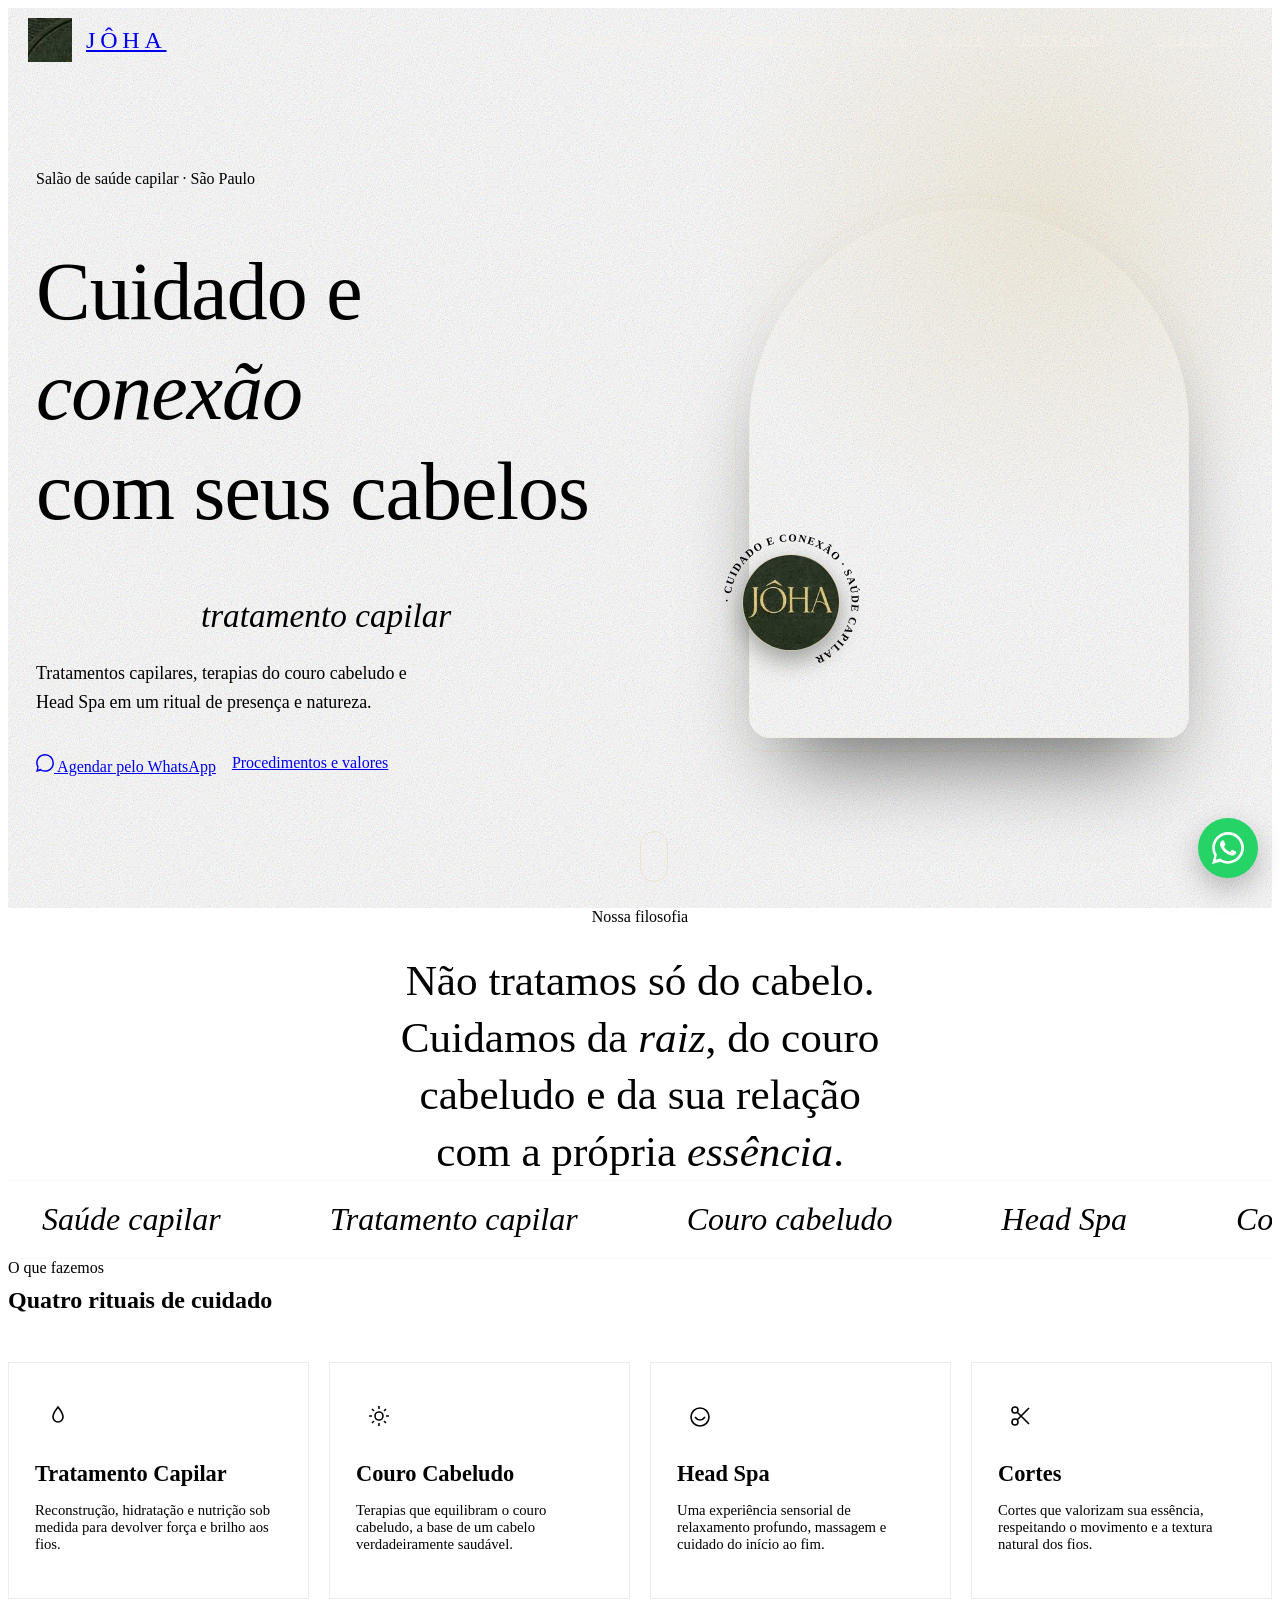
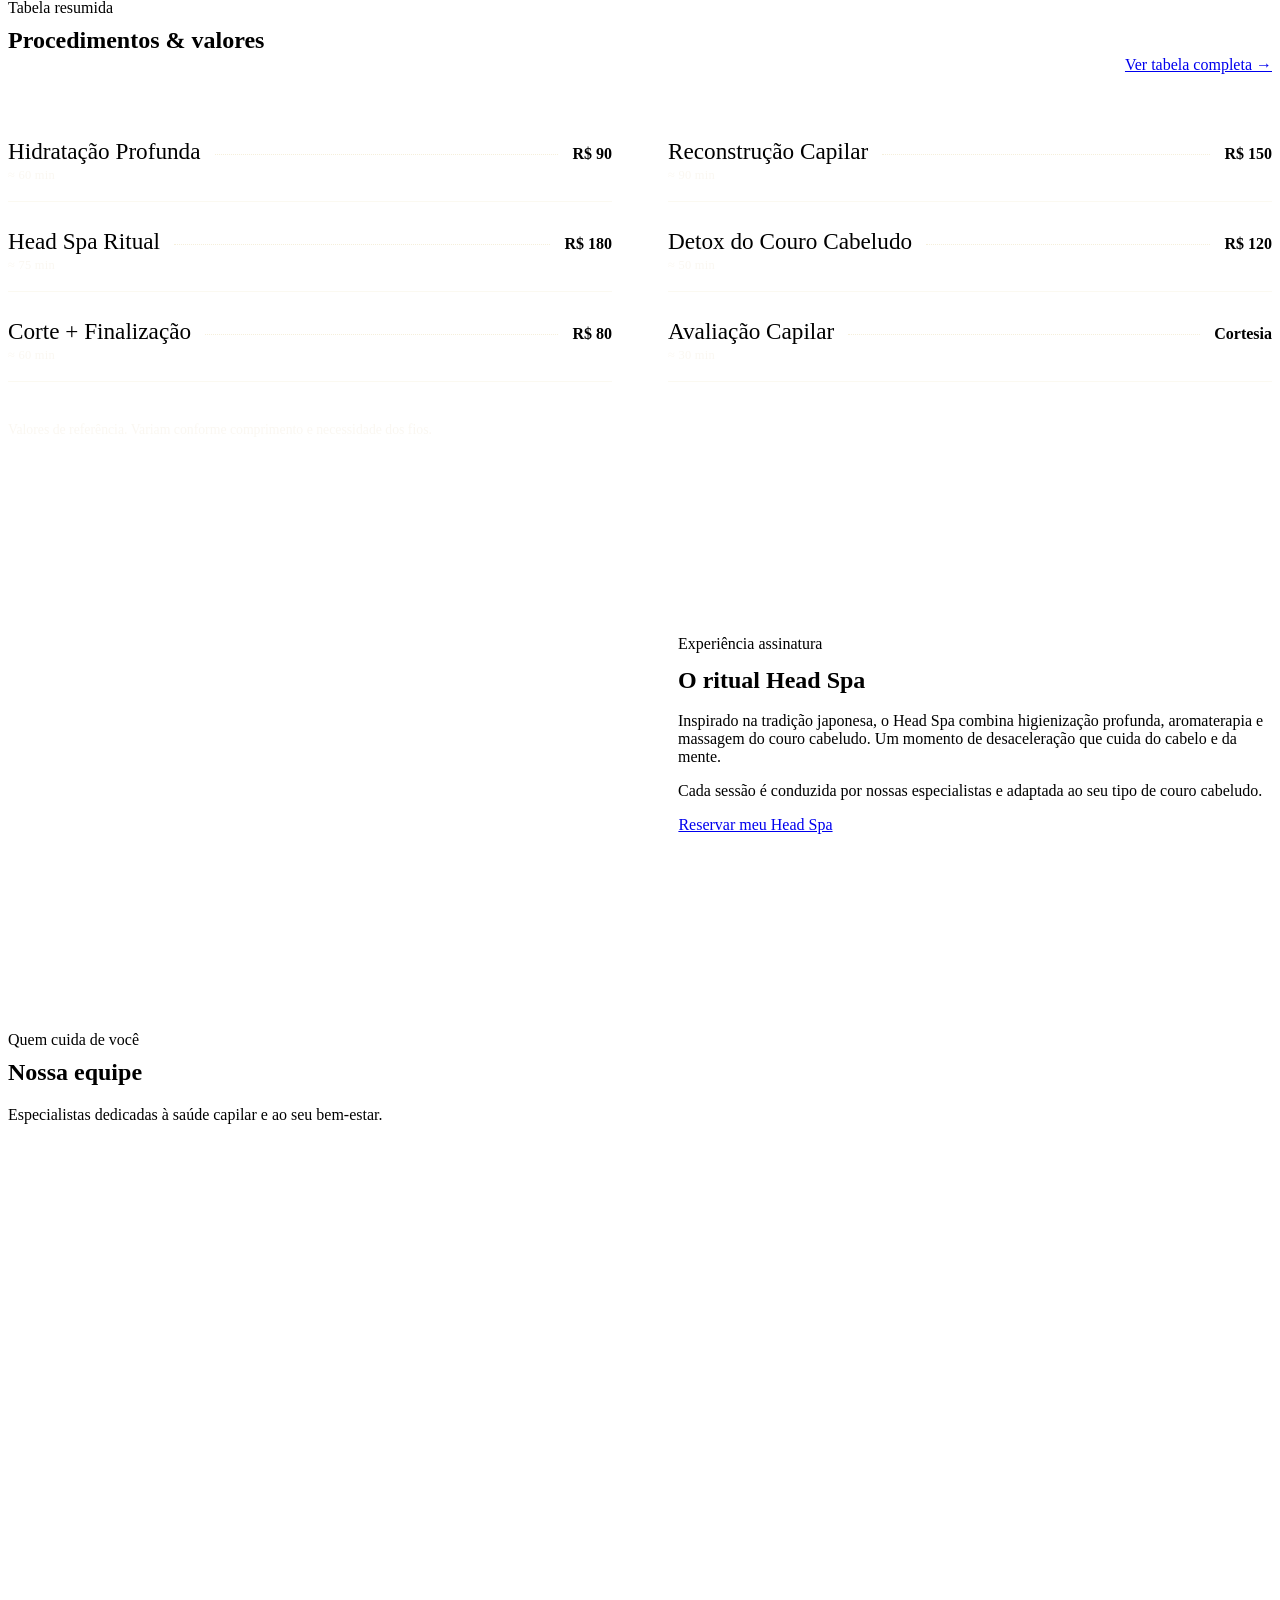
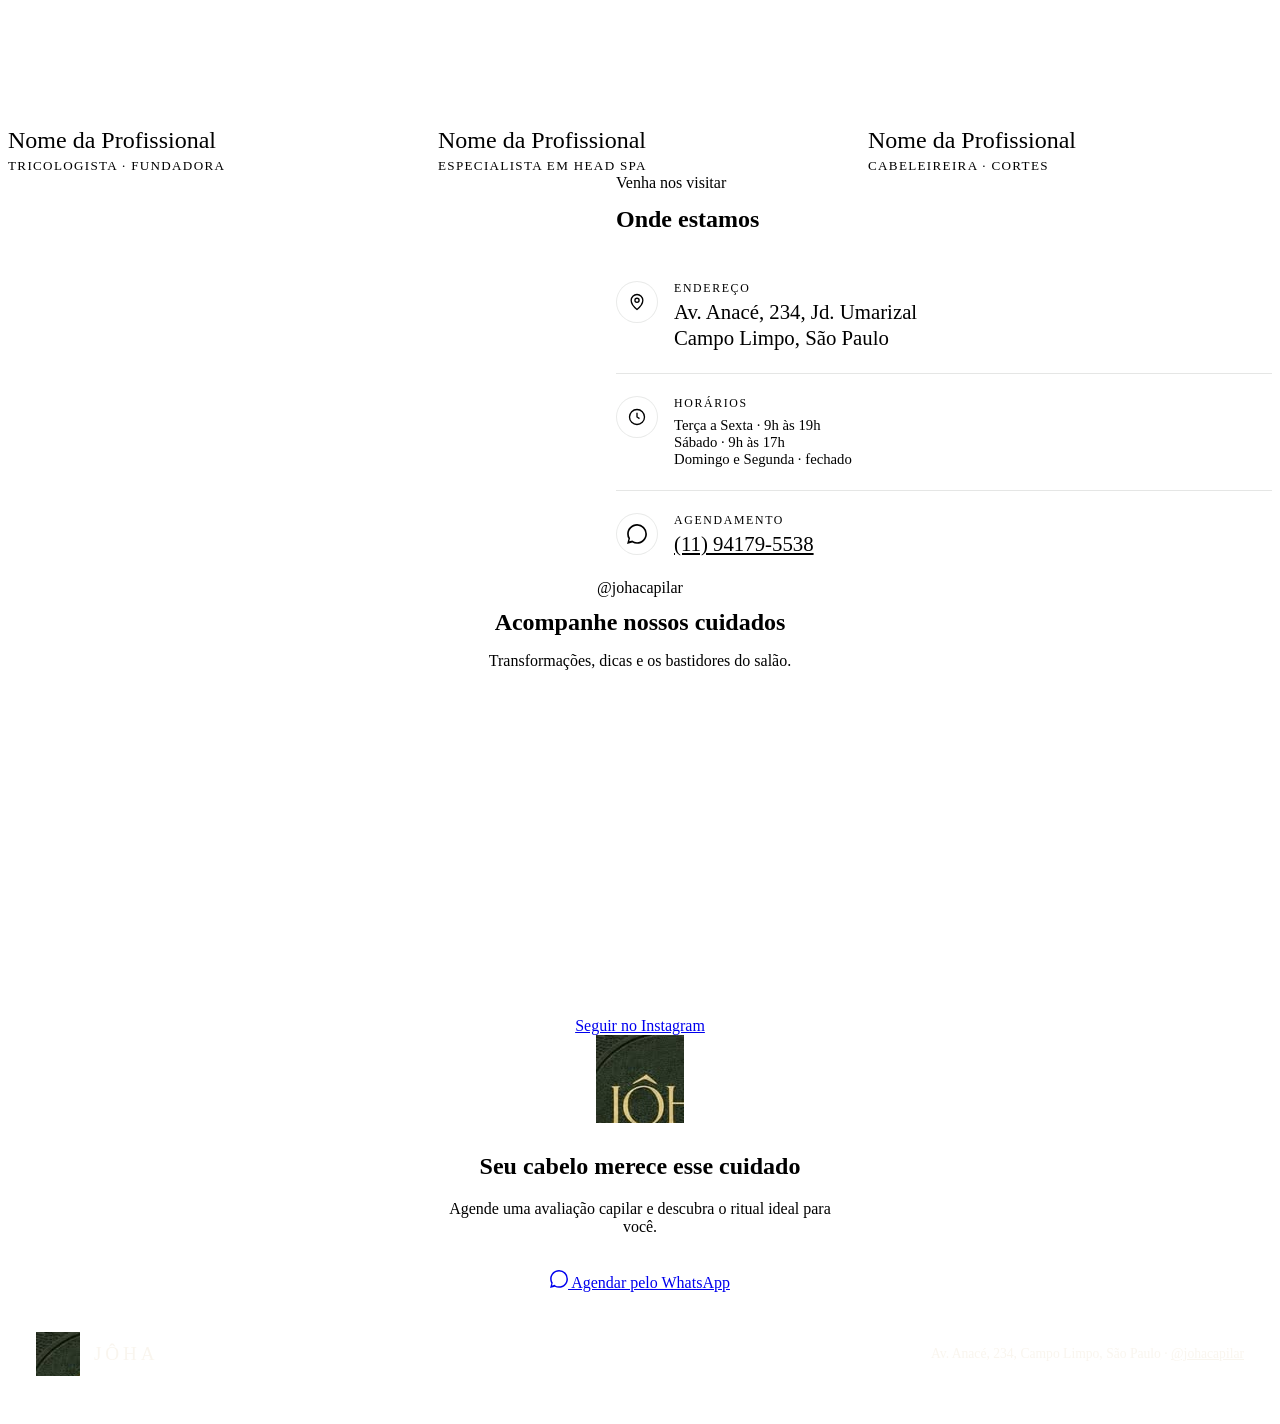
==== index.html @ 3c06eff7 "V1" ====
<!DOCTYPE html>
<html lang="pt-BR">
<head>
<meta charset="UTF-8">
<meta name="viewport" content="width=device-width, initial-scale=1.0">

<!-- ====== SEO ====== -->
<!-- Troque https://www.johacapilar.com.br pelo domínio real quando publicar -->
<title>JÔHA · Salão de Saúde Capilar e Head Spa em São Paulo</title>
<meta name="description" content="JÔHA é um salão especialista em saúde capilar no Campo Limpo, São Paulo: tratamento capilar, terapias do couro cabeludo, Head Spa e cortes que valorizam sua essência. Agende pelo WhatsApp.">
<meta name="keywords" content="saúde capilar, tratamento capilar, head spa São Paulo, terapia couro cabeludo, salão Campo Limpo, hidratação, reconstrução capilar, JÔHA, johacapilar">
<meta name="author" content="JÔHA">
<meta name="robots" content="index, follow, max-image-preview:large">
<meta name="theme-color" content="#2e3629">
<link rel="canonical" href="https://www.johacapilar.com.br/">
<link rel="icon" type="image/jpeg" href="assets/joha-logo.jpg">
<link rel="apple-touch-icon" href="assets/joha-logo.jpg">

<!-- Open Graph -->
<meta property="og:type" content="website">
<meta property="og:site_name" content="JÔHA">
<meta property="og:locale" content="pt_BR">
<meta property="og:title" content="JÔHA · Saúde Capilar e Head Spa em São Paulo">
<meta property="og:description" content="Tratamento capilar, terapias do couro cabeludo, Head Spa e cortes que valorizam sua essência. Cuidado e conexão com seus cabelos.">
<meta property="og:url" content="https://www.johacapilar.com.br/">
<meta property="og:image" content="https://www.johacapilar.com.br/assets/joha-logo.jpg">
<meta property="og:image:alt" content="Selo da marca JÔHA em verde e dourado">

<!-- Twitter -->
<meta name="twitter:card" content="summary_large_image">
<meta name="twitter:title" content="JÔHA · Saúde Capilar e Head Spa em São Paulo">
<meta name="twitter:description" content="Cuidado e conexão com seus cabelos. Tratamento capilar, Head Spa e cortes no Campo Limpo, São Paulo.">
<meta name="twitter:image" content="https://www.johacapilar.com.br/assets/joha-logo.jpg">

<!-- Dados estruturados (Google) -->
<script type="application/ld+json">
{
  "@context": "https://schema.org",
  "@type": "HairSalon",
  "name": "JÔHA",
  "image": "https://www.johacapilar.com.br/assets/joha-logo.jpg",
  "logo": "https://www.johacapilar.com.br/assets/joha-logo.jpg",
  "url": "https://www.johacapilar.com.br/",
  "@id": "https://www.johacapilar.com.br/#salon",
  "telephone": "+55 11 94179-5538",
  "priceRange": "$$",
  "currenciesAccepted": "BRL",
  "description": "Salão especialista em saúde capilar: tratamento capilar, terapias do couro cabeludo, Head Spa e cortes que valorizam sua essência.",
  "slogan": "Cuidado e conexão com seus cabelos",
  "address": {
    "@type": "PostalAddress",
    "streetAddress": "Av. Anacé, 234",
    "addressLocality": "São Paulo",
    "addressRegion": "SP",
    "addressCountry": "BR"
  },
  "areaServed": "Campo Limpo, São Paulo",
  "openingHoursSpecification": [
    { "@type": "OpeningHoursSpecification", "dayOfWeek": ["Tuesday","Wednesday","Thursday","Friday"], "opens": "09:00", "closes": "19:00" },
    { "@type": "OpeningHoursSpecification", "dayOfWeek": "Saturday", "opens": "09:00", "closes": "17:00" }
  ],
  "sameAs": ["https://www.instagram.com/johacapilar"],
  "makesOffer": [
    { "@type": "Offer", "itemOffered": { "@type": "Service", "name": "Tratamento Capilar" } },
    { "@type": "Offer", "itemOffered": { "@type": "Service", "name": "Terapia do Couro Cabeludo" } },
    { "@type": "Offer", "itemOffered": { "@type": "Service", "name": "Head Spa" } },
    { "@type": "Offer", "itemOffered": { "@type": "Service", "name": "Corte de Cabelo" } }
  ]
}
</script>

<link rel="preconnect" href="https://fonts.googleapis.com">
<link rel="preconnect" href="https://fonts.gstatic.com" crossorigin>
<link rel="stylesheet" href="https://fonts.googleapis.com/css2?family=Cormorant+Garamond:ital,wght@0,400;0,500;0,600;1,400;1,500&family=Mulish:wght@300;400;500;600;700&display=swap">
<link rel="stylesheet" href="brand.css">
<link rel="stylesheet" href="index.css">
<script>document.documentElement.classList.add('js-anim');</script>
<script src="index.js" defer></script>
</head>
<body>

<div class="scroll-prog" id="prog"></div>

<!-- ===== NAV ===== -->
<nav class="nav">
  <div class="nav-inner">
    <a href="#topo" class="brand-lock">
      <span class="seal" style="background-image:url('assets/joha-logo.jpg')"></span>
      <span class="nm">JÔHA</span>
    </a>
    <button class="burger" id="burger" aria-label="Menu"><span></span><span></span><span></span></button>
    <div class="nav-links" id="navLinks">
      <a href="#pilares">Tratamentos</a>
      <a href="procedimentos.html">Procedimentos</a>
      <a href="#equipe">Equipe</a>
      <a href="#visite">Visite</a>
      <a href="https://www.instagram.com/johacapilar" target="_blank">Instagram</a>
      <a class="btn btn-gold nav-cta" href="https://wa.me/5511941795538?text=Ol%C3%A1!%20Gostaria%20de%20agendar%20um%20hor%C3%A1rio%20na%20J%C3%94HA." target="_blank">Agendar</a>
    </div>
  </div>
</nav>

<!-- ===== HERO (portal em arco) ===== -->
<header class="hero" id="topo">
  <div class="hero-grain" aria-hidden="true"></div>
  <span class="hero-side" aria-hidden="true">@johacapilar · Campo Limpo · SP</span>

  <div class="hero-inner">
    <div class="hero-copy">
      <div class="eyebrow on-dark">Salão de saúde capilar · São Paulo</div>
      <h1><span class="l">Cuidado e <em>conexão</em></span><span class="l">com seus cabelos</span></h1>
      <div class="rotator" aria-hidden="true">
        <span class="rotator-label">Especialistas em</span>
        <span class="rotator-word" id="rotWord">tratamento capilar</span>
      </div>
      <p class="intro">Tratamentos capilares, terapias do couro cabeludo e Head Spa em um ritual de presença e natureza.</p>
      <div class="hero-cta">
        <a class="btn btn-gold" href="https://wa.me/5511941795538?text=Ol%C3%A1!%20Gostaria%20de%20agendar%20um%20hor%C3%A1rio%20na%20J%C3%94HA." target="_blank">
          <svg viewBox="0 0 24 24" width="18" height="18" fill="currentColor"><path d="M.057 24l1.687-6.163a11.867 11.867 0 01-1.587-5.946C.16 5.335 5.495 0 12.05 0a11.82 11.82 0 018.413 3.488 11.82 11.82 0 013.48 8.413c-.003 6.557-5.338 11.892-11.893 11.892a11.9 11.9 0 01-5.688-1.448L.057 24zm6.597-3.807c1.676.995 3.276 1.591 5.392 1.592 5.448 0 9.886-4.434 9.889-9.885.002-5.462-4.415-9.89-9.881-9.892-5.452 0-9.887 4.434-9.889 9.884a9.86 9.86 0 001.51 5.26l-.999 3.648 3.978-1.042z"/></svg>
          Agendar pelo WhatsApp
        </a>
        <a class="btn btn-ghost on-dark" href="procedimentos.html">Procedimentos e valores</a>
      </div>
    </div>

    <div class="hero-art">
      <div class="arch"><div class="ph on-dark" data-label="foto · ambiente do salão"></div></div>
      <div class="badge" aria-hidden="true">
        <svg class="badge-ring" viewBox="0 0 200 200">
          <defs><path id="badgePath" d="M100,100 m-74,0 a74,74 0 1,1 148,0 a74,74 0 1,1 -148,0"></path></defs>
          <text><textPath href="#badgePath" startOffset="0">· CUIDADO E CONEXÃO · SAÚDE CAPILAR </textPath></text>
        </svg>
        <span class="badge-seal" style="background-image:url('assets/joha-logo.jpg')"></span>
      </div>
    </div>
  </div>

  <a class="scroll-cue" href="#manifesto" aria-label="Rolar para o conteúdo"><span></span></a>
</header>

<!-- ===== MANIFESTO ===== -->
<section class="section manifesto wrap" id="manifesto">
  <div class="leaf-rule"><span></span>Nossa filosofia<span></span></div>
  <p>Não tratamos só do cabelo. Cuidamos da <em>raiz</em>, do couro cabeludo e da sua relação com a própria <em>essência</em>.</p>
</section>

<!-- ===== FAIXA EM MOVIMENTO ===== -->
<div class="ribbon" aria-hidden="true">
  <div class="ribbon-track">
    <span class="ribbon-item">Saúde capilar</span><span class="ribbon-item">Tratamento capilar</span><span class="ribbon-item">Couro cabeludo</span><span class="ribbon-item">Head Spa</span><span class="ribbon-item">Cortes com essência</span><span class="ribbon-item">Cuidado e conexão</span>
    <span class="ribbon-item">Saúde capilar</span><span class="ribbon-item">Tratamento capilar</span><span class="ribbon-item">Couro cabeludo</span><span class="ribbon-item">Head Spa</span><span class="ribbon-item">Cortes com essência</span><span class="ribbon-item">Cuidado e conexão</span>
  </div>
</div>

<!-- ===== PILARES ===== -->
<section class="section" id="pilares" style="background:var(--sand-100);">
  <div class="wrap">
    <div class="sec-head" style="max-width:560px;">
      <div class="eyebrow">O que fazemos</div>
      <h2 style="margin-top:10px;">Quatro rituais de cuidado</h2>
    </div>
    <div class="pillars-grid">
      <div class="pillar">
        <div class="icon"><svg viewBox="0 0 24 24" fill="none" stroke="currentColor" stroke-width="1.6"><path d="M12 3c-3 4-5 6-5 10a5 5 0 0010 0c0-4-2-6-5-10z"/></svg></div>
        <h3>Tratamento Capilar</h3>
        <p>Reconstrução, hidratação e nutrição sob medida para devolver força e brilho aos fios.</p>
      </div>
      <div class="pillar">
        <div class="icon"><svg viewBox="0 0 24 24" fill="none" stroke="currentColor" stroke-width="1.6"><circle cx="12" cy="12" r="4"/><path d="M12 2v3M12 19v3M2 12h3M19 12h3M5 5l2 2M17 17l2 2M19 5l-2 2M7 17l-2 2"/></svg></div>
        <h3>Couro Cabeludo</h3>
        <p>Terapias que equilibram o couro cabeludo, a base de um cabelo verdadeiramente saudável.</p>
      </div>
      <div class="pillar">
        <div class="icon"><svg viewBox="0 0 24 24" fill="none" stroke="currentColor" stroke-width="1.6"><path d="M3 13c0-5 4-9 9-9s9 4 9 9M3 13a9 9 0 0018 0M7 13c1.5 2 3 3 5 3s3.5-1 5-3"/></svg></div>
        <h3>Head Spa</h3>
        <p>Uma experiência sensorial de relaxamento profundo, massagem e cuidado do início ao fim.</p>
      </div>
      <div class="pillar">
        <div class="icon"><svg viewBox="0 0 24 24" fill="none" stroke="currentColor" stroke-width="1.6"><circle cx="6" cy="6" r="3"/><circle cx="6" cy="18" r="3"/><path d="M20 4L8.5 15.5M20 20L8.5 8.5"/></svg></div>
        <h3>Cortes</h3>
        <p>Cortes que valorizam sua essência, respeitando o movimento e a textura natural dos fios.</p>
      </div>
    </div>
  </div>
</section>

<!-- ===== PREÇOS DESTAQUE ===== -->
<section class="section prices">
  <div class="wrap">
    <div class="head-row">
      <div>
        <div class="eyebrow on-dark">Tabela resumida</div>
        <h2 style="margin-top:10px;">Procedimentos &amp; valores</h2>
      </div>
      <a class="btn btn-ghost on-dark" href="procedimentos.html">Ver tabela completa →</a>
    </div>
    <div class="price-list">
      <div class="price-item"><span class="nm">Hidratação Profunda<span class="desc">≈ 60 min</span></span><span class="dots"></span><span class="vl">R$ 90</span></div>
      <div class="price-item"><span class="nm">Reconstrução Capilar<span class="desc">≈ 90 min</span></span><span class="dots"></span><span class="vl">R$ 150</span></div>
      <div class="price-item"><span class="nm">Head Spa Ritual<span class="desc">≈ 75 min</span></span><span class="dots"></span><span class="vl">R$ 180</span></div>
      <div class="price-item"><span class="nm">Detox do Couro Cabeludo<span class="desc">≈ 50 min</span></span><span class="dots"></span><span class="vl">R$ 120</span></div>
      <div class="price-item"><span class="nm">Corte + Finalização<span class="desc">≈ 60 min</span></span><span class="dots"></span><span class="vl">R$ 80</span></div>
      <div class="price-item"><span class="nm">Avaliação Capilar<span class="desc">≈ 30 min</span></span><span class="dots"></span><span class="vl">Cortesia</span></div>
    </div>
    <div class="price-note">
      <span style="font-size:.86rem;color:rgba(246,241,231,.6);">Valores de referência. Variam conforme comprimento e necessidade dos fios.</span>
    </div>
  </div>
</section>

<!-- ===== HEAD SPA ===== -->
<section class="section spa">
  <div class="wrap grid-2">
    <div class="ph" data-label="foto · ritual de head spa"></div>
    <div>
      <div class="eyebrow">Experiência assinatura</div>
      <h2 style="margin:14px 0 18px;">O ritual Head Spa</h2>
      <p style="color:var(--muted);margin-bottom:16px;">Inspirado na tradição japonesa, o Head Spa combina higienização profunda, aromaterapia e massagem do couro cabeludo. Um momento de desaceleração que cuida do cabelo e da mente.</p>
      <p style="color:var(--muted);">Cada sessão é conduzida por nossas especialistas e adaptada ao seu tipo de couro cabeludo.</p>
      <a class="btn btn-forest" style="margin-top:30px;" href="https://wa.me/5511941795538?text=Ol%C3%A1!%20Gostaria%20de%20agendar%20um%20Head%20Spa%20na%20J%C3%94HA." target="_blank">Reservar meu Head Spa</a>
    </div>
  </div>
</section>

<!-- ===== EQUIPE ===== -->
<section class="section" id="equipe" style="background:var(--sand-100);">
  <div class="wrap">
    <div class="sec-head" style="max-width:560px;">
      <div class="eyebrow">Quem cuida de você</div>
      <h2 style="margin-top:10px;">Nossa equipe</h2>
      <p style="color:var(--muted);">Especialistas dedicadas à saúde capilar e ao seu bem-estar.</p>
    </div>
    <div class="team-grid">
      <div class="member">
        <div class="ph" data-label="foto · profissional"></div>
        <div class="nm">Nome da Profissional</div>
        <div class="role">Tricologista · Fundadora</div>
      </div>
      <div class="member">
        <div class="ph" data-label="foto · profissional"></div>
        <div class="nm">Nome da Profissional</div>
        <div class="role">Especialista em Head Spa</div>
      </div>
      <div class="member">
        <div class="ph" data-label="foto · profissional"></div>
        <div class="nm">Nome da Profissional</div>
        <div class="role">Cabeleireira · Cortes</div>
      </div>
    </div>
  </div>
</section>

<!-- ===== VISITE ===== -->
<section class="section visit" id="visite">
  <div class="wrap grid-2">
    <div class="ph" data-label="mapa · localização do salão"></div>
    <div>
      <div class="eyebrow">Venha nos visitar</div>
      <h2 style="margin:14px 0 26px;">Onde estamos</h2>
      <div class="info-row">
        <div class="ic"><svg viewBox="0 0 24 24" fill="none" stroke="currentColor" stroke-width="1.6"><path d="M12 21s-7-5.5-7-11a7 7 0 0114 0c0 5.5-7 11-7 11z"/><circle cx="12" cy="10" r="2.5"/></svg></div>
        <div><div class="lab">Endereço</div><div class="val">Av. Anacé, 234, Jd. Umarizal<br>Campo Limpo, São Paulo</div></div>
      </div>
      <div class="info-row">
        <div class="ic"><svg viewBox="0 0 24 24" fill="none" stroke="currentColor" stroke-width="1.6"><circle cx="12" cy="12" r="9"/><path d="M12 7v5l3 2"/></svg></div>
        <div><div class="lab">Horários</div><div class="hours-mini" style="margin-top:6px;">Terça a Sexta · 9h às 19h<br>Sábado · 9h às 17h<br>Domingo e Segunda · fechado</div></div>
      </div>
      <div class="info-row">
        <div class="ic"><svg viewBox="0 0 24 24" fill="currentColor"><path d="M.057 24l1.687-6.163a11.867 11.867 0 01-1.587-5.946C.16 5.335 5.495 0 12.05 0a11.82 11.82 0 018.413 3.488 11.82 11.82 0 013.48 8.413c-.003 6.557-5.338 11.892-11.893 11.892a11.9 11.9 0 01-5.688-1.448L.057 24zm6.597-3.807c1.676.995 3.276 1.591 5.392 1.592 5.448 0 9.886-4.434 9.889-9.885.002-5.462-4.415-9.89-9.881-9.892-5.452 0-9.887 4.434-9.889 9.884a9.86 9.86 0 001.51 5.26l-.999 3.648 3.978-1.042z"/></svg></div>
        <div><div class="lab">Agendamento</div><div class="val"><a href="https://wa.me/5511941795538" target="_blank" style="color:var(--forest-700);border-bottom:1px solid var(--gold-500);">(11) 94179-5538</a></div></div>
      </div>
    </div>
  </div>
</section>

<!-- ===== INSTAGRAM ===== -->
<section class="section ig wrap">
  <div class="eyebrow">@johacapilar</div>
  <h2 style="margin:12px 0 6px;">Acompanhe nossos cuidados</h2>
  <p style="color:var(--muted);">Transformações, dicas e os bastidores do salão.</p>
  <div class="ig-grid">
    <div class="ph" data-label="post"></div>
    <div class="ph" data-label="post"></div>
    <div class="ph" data-label="post"></div>
    <div class="ph" data-label="post"></div>
  </div>
  <a class="btn btn-ghost" style="margin-top:40px;" href="https://www.instagram.com/johacapilar" target="_blank">Seguir no Instagram</a>
</section>

<!-- ===== CTA FINAL ===== -->
<section class="section cta-final">
  <div class="wrap">
    <div class="seal" style="background-image:url('assets/joha-logo.jpg')"></div>
    <h2>Seu cabelo merece esse cuidado</h2>
    <p>Agende uma avaliação capilar e descubra o ritual ideal para você.</p>
    <div style="margin-top:34px;">
      <a class="btn btn-gold" href="https://wa.me/5511941795538?text=Ol%C3%A1!%20Gostaria%20de%20agendar%20um%20hor%C3%A1rio%20na%20J%C3%94HA." target="_blank">
        <svg viewBox="0 0 24 24" width="18" height="18" fill="currentColor"><path d="M.057 24l1.687-6.163a11.867 11.867 0 01-1.587-5.946C.16 5.335 5.495 0 12.05 0a11.82 11.82 0 018.413 3.488 11.82 11.82 0 013.48 8.413c-.003 6.557-5.338 11.892-11.893 11.892a11.9 11.9 0 01-5.688-1.448L.057 24zm6.597-3.807c1.676.995 3.276 1.591 5.392 1.592 5.448 0 9.886-4.434 9.889-9.885.002-5.462-4.415-9.89-9.881-9.892-5.452 0-9.887 4.434-9.889 9.884a9.86 9.86 0 001.51 5.26l-.999 3.648 3.978-1.042z"/></svg>
        Agendar pelo WhatsApp
      </a>
    </div>
  </div>
</section>

<footer class="footer-base">
  <div class="fb-inner">
    <div class="brand-lock">
      <span class="seal" style="background-image:url('assets/joha-logo.jpg')"></span>
      <span style="font-family:var(--serif);letter-spacing:.2em;font-size:1.2rem;color:var(--gold-200);">JÔHA</span>
    </div>
    <div>Av. Anacé, 234, Campo Limpo, São Paulo · <a href="https://www.instagram.com/johacapilar" target="_blank">@johacapilar</a></div>
  </div>
</footer>

<a class="float-wa" href="https://wa.me/5511941795538?text=Ol%C3%A1!%20Gostaria%20de%20agendar%20um%20hor%C3%A1rio%20na%20J%C3%94HA." target="_blank" aria-label="WhatsApp">
  <svg viewBox="0 0 24 24"><path d="M.057 24l1.687-6.163a11.867 11.867 0 01-1.587-5.946C.16 5.335 5.495 0 12.05 0a11.82 11.82 0 018.413 3.488 11.82 11.82 0 013.48 8.413c-.003 6.557-5.338 11.892-11.893 11.892a11.9 11.9 0 01-5.688-1.448L.057 24zm6.597-3.807c1.676.995 3.276 1.591 5.392 1.592 5.448 0 9.886-4.434 9.889-9.885.002-5.462-4.415-9.89-9.881-9.892-5.452 0-9.887 4.434-9.889 9.884a9.86 9.86 0 001.51 5.26l-.999 3.648 3.978-1.042zm11.387-5.464c-.074-.124-.272-.198-.57-.347-.297-.149-1.758-.868-2.031-.967-.272-.099-.47-.149-.669.149-.198.297-.768.967-.941 1.165-.173.198-.347.223-.644.074-.297-.149-1.255-.462-2.39-1.475-.883-.788-1.48-1.761-1.653-2.059-.173-.297-.018-.458.13-.606.134-.133.297-.347.446-.521.151-.172.2-.296.3-.495.099-.198.05-.372-.025-.521-.075-.148-.669-1.611-.916-2.206-.242-.579-.487-.501-.669-.51l-.57-.01c-.198 0-.52.074-.792.372s-1.04 1.016-1.04 2.479 1.065 2.876 1.213 3.074c.149.198 2.095 3.2 5.076 4.487.709.306 1.263.489 1.694.626.712.226 1.36.194 1.872.118.571-.085 1.758-.719 2.006-1.413.248-.695.248-1.29.173-1.414z"/></svg>
</a>

</body>
</html>
---- index.css ----
/* ============================================================
   JÔHA · index.css — estilos da landing page
   (tokens e base globais ficam em brand.css)
   ============================================================ */

/* alvos de âncora não passam sob a nav fixa */
section[id], header[id]{scroll-margin-top:88px;}

/* ===================== MOTION ===================== */
.scroll-prog{position:fixed;top:0;left:0;height:3px;width:0;z-index:60;background:linear-gradient(90deg,var(--gold-700),var(--gold-400),var(--gold-200));transition:width .1s linear;}

.reveal{opacity:0;transform:translateY(28px);transition:opacity .8s cubic-bezier(.22,.61,.36,1),transform .8s cubic-bezier(.22,.61,.36,1);will-change:opacity,transform;}
.reveal.in{opacity:1;transform:none;}

/* entrada do hero — estado VISÍVEL é o padrão; só esconde+anima sob .js-anim */
.js-anim .hero .eyebrow,
.js-anim .hero h1 .l,
.js-anim .hero .rotator,
.js-anim .hero .intro,
.js-anim .hero .hero-cta{opacity:0;transform:translateY(24px);animation:joha-rise .95s cubic-bezier(.22,.61,.36,1) forwards;}
.js-anim .hero .eyebrow{animation-delay:.05s;}
.js-anim .hero h1 .l:nth-child(1){animation-delay:.16s;}
.js-anim .hero h1 .l:nth-child(2){animation-delay:.28s;}
.js-anim .hero .rotator{animation-delay:.42s;}
.js-anim .hero .intro{animation-delay:.54s;}
.js-anim .hero .hero-cta{animation-delay:.66s;}
.js-anim .hero-art{opacity:0;transform:translateY(18px) scale(.965);animation:joha-fade 1.25s cubic-bezier(.22,.61,.36,1) .4s forwards;}
.js-anim .scroll-cue{opacity:0;animation:joha-fade 1s ease 1.3s forwards;}
@keyframes joha-rise{to{opacity:1;transform:none;}}
@keyframes joha-fade{to{opacity:1;transform:none;}}

/* failsafe: nunca deixa o hero preso invisível */
.anim-ready .hero .eyebrow,
.anim-ready .hero h1 .l,
.anim-ready .hero .rotator,
.anim-ready .hero .intro,
.anim-ready .hero .hero-cta,
.anim-ready .hero-art,
.anim-ready .scroll-cue{opacity:1!important;transform:none!important;}

/* sublinhado dourado de "conexão" */
.hero h1 em{position:relative;font-style:italic;color:var(--gold-400);}
.hero h1 em::after{content:"";position:absolute;left:0;right:0;bottom:.02em;height:.06em;border-radius:3px;background:linear-gradient(90deg,var(--gold-400),var(--gold-200));transform:scaleX(1);transform-origin:left center;}
.js-anim .hero h1 em::after{transform:scaleX(0);animation:joha-draw .9s cubic-bezier(.65,0,.35,1) 1.05s forwards;}
@keyframes joha-draw{to{transform:scaleX(1);}}

/* faixa em movimento (marquee) */
.ribbon{background:var(--forest-700);overflow:hidden;border-top:1px solid rgba(230,214,166,.12);border-bottom:1px solid rgba(230,214,166,.12);padding:20px 0;}
.ribbon-track{display:flex;gap:0;width:max-content;animation:joha-marquee 32s linear infinite;}
.ribbon:hover .ribbon-track{animation-play-state:paused;}
.ribbon-item{display:inline-flex;align-items:center;gap:34px;padding:0 34px;font-family:var(--serif);font-style:italic;font-size:clamp(1.4rem,2.6vw,2rem);color:var(--gold-200);white-space:nowrap;}
.ribbon-item::after{content:"";width:7px;height:7px;flex:none;transform:rotate(45deg);background:var(--gold-500);}
@keyframes joha-marquee{to{transform:translateX(-50%);}}

@keyframes joha-spin{to{transform:rotate(360deg);}}

@media (prefers-reduced-motion: reduce){
  .reveal{opacity:1!important;transform:none!important;transition:none!important;}
  .hero .eyebrow,.hero h1 .l,.hero .rotator,.hero .intro,.hero .hero-cta,.hero-art,.scroll-cue{opacity:1!important;transform:none!important;animation:none!important;}
  .hero h1 em::after{transform:scaleX(1);animation:none;}
  .ribbon-track,.badge-ring,.scroll-cue span{animation:none!important;}
  .scroll-prog{display:none;}
}

/* ===================== NAV ===================== */
.nav{position:fixed;top:0;left:0;right:0;z-index:40;background:transparent;border-bottom:1px solid transparent;transition:background .35s ease,border-color .35s ease,box-shadow .35s ease;}
.nav-inner{display:flex;align-items:center;justify-content:space-between;padding:18px 28px;max-width:var(--maxw);margin:0 auto;}
.brand-lock{display:flex;align-items:center;gap:14px;}
.brand-lock .seal{width:44px;height:44px;}
.brand-lock .nm{font-family:var(--serif);font-size:1.5rem;letter-spacing:.2em;color:var(--sand-50);transition:color .35s ease;}
.nav-links{display:flex;align-items:center;gap:30px;}
.nav-links a{font-size:.82rem;letter-spacing:.1em;text-transform:uppercase;color:rgba(246,241,231,.85);transition:color .25s;}
.nav-links a:hover{color:var(--gold-300,var(--gold-400));}
.nav-cta{padding:11px 22px;font-size:.82rem;}
.burger{display:none;background:none;border:none;cursor:pointer;flex-direction:column;gap:5px;padding:6px;}
.burger span{width:24px;height:2px;background:var(--sand-50);display:block;transition:background .35s ease;}

/* nav materializada ao rolar */
.nav.scrolled{background:rgba(246,241,231,.9);backdrop-filter:blur(12px);border-bottom-color:rgba(46,54,41,.1);box-shadow:0 10px 30px rgba(27,33,23,.08);}
.nav.scrolled .brand-lock .nm{color:var(--forest-700);}
.nav.scrolled .nav-links a{color:var(--ink-700);}
.nav.scrolled .nav-links a:hover{color:var(--gold-700);}
.nav.scrolled .burger span{background:var(--forest-700);}

@media(max-width:880px){
  .nav-links{position:fixed;inset:70px 0 auto 0;background:var(--sand-50);flex-direction:column;align-items:flex-start;gap:0;padding:8px 0;border-bottom:1px solid rgba(46,54,41,.12);transform:translateY(-130%);transition:transform .35s ease;box-shadow:0 14px 30px rgba(27,33,23,.12);}
  .nav-links.open{transform:translateY(0);}
  .nav-links a{padding:14px 28px;width:100%;color:var(--ink-700)!important;}
  .nav-links .nav-cta{margin:10px 28px;color:var(--pine-900)!important;}
  .burger{display:flex;}
}

/* ===================== HERO (portal em arco) ===================== */
.hero{position:relative;overflow:hidden;min-height:100svh;display:flex;align-items:center;color:var(--sand-50);
  background:radial-gradient(125% 95% at 78% -5%, var(--forest-600) 0%, var(--forest-700) 46%, var(--pine-900) 100%);}
.hero-grain{position:absolute;inset:0;pointer-events:none;opacity:.45;mix-blend-mode:soft-light;
  background-image:url("data:image/svg+xml,%3Csvg xmlns='http://www.w3.org/2000/svg' width='180' height='180'%3E%3Cfilter id='n'%3E%3CfeTurbulence type='fractalNoise' baseFrequency='0.85' numOctaves='2' stitchTiles='stitch'/%3E%3C/filter%3E%3Crect width='100%25' height='100%25' filter='url(%23n)'/%3E%3C/svg%3E");}
/* halo orgânico atrás do arco */
.hero::after{content:"";position:absolute;width:60vw;height:60vw;max-width:760px;max-height:760px;right:-12vw;top:-14vw;border-radius:50%;
  background:radial-gradient(circle, rgba(195,162,78,.16) 0%, rgba(195,162,78,0) 62%);pointer-events:none;}

.hero-side{position:absolute;left:30px;top:50%;transform:translateY(-50%) rotate(180deg);writing-mode:vertical-rl;
  font-size:.7rem;letter-spacing:.34em;text-transform:uppercase;color:rgba(230,214,166,.6);}
@media(max-width:1280px){.hero-side{display:none;}}

.hero-inner{position:relative;z-index:2;max-width:var(--maxw);margin:0 auto;width:100%;
  padding:120px 28px 90px;display:grid;grid-template-columns:1.04fr .96fr;gap:clamp(30px,5vw,76px);align-items:center;}

.hero-copy .eyebrow{margin-bottom:22px;}
.hero h1{color:var(--sand-50);font-weight:500;line-height:1.22;font-size:clamp(3.1rem,6.4vw,5.6rem);letter-spacing:-.012em;}
.hero h1 .l{display:block;}
.hero .rotator{margin-top:26px;display:flex;align-items:baseline;gap:12px;flex-wrap:wrap;min-height:1.6em;}
.rotator-label{font-size:.72rem;letter-spacing:.26em;text-transform:uppercase;color:rgba(246,241,231,.62);}
.rotator-word{position:relative;font-family:var(--serif);font-style:italic;font-size:clamp(1.5rem,2.6vw,2.1rem);color:var(--gold-300,var(--gold-400));white-space:nowrap;
  transition:opacity .45s ease, transform .45s ease;}
.rotator-word.swap{opacity:0;transform:translateY(8px);}
.hero .intro{margin-top:24px;font-size:1.12rem;line-height:1.6;color:var(--sand-100);max-width:42ch;opacity:.9;}
.hero-cta{display:flex;flex-wrap:wrap;gap:16px;margin-top:38px;}

/* arco + foto */
.hero-art{position:relative;justify-self:center;width:min(100%,440px);}
.arch{position:relative;aspect-ratio:.83/1;border-radius:clamp(150px,24vw,230px) clamp(150px,24vw,230px) 22px 22px;overflow:hidden;
  box-shadow:0 50px 90px -34px rgba(0,0,0,.6), inset 0 0 0 1px rgba(230,214,166,.14);}
.arch::before{content:"";position:absolute;inset:0;border-radius:inherit;box-shadow:inset 0 0 0 7px rgba(246,241,231,.06);z-index:3;pointer-events:none;}
.arch .ph{width:100%;height:100%;border-radius:inherit;}
/* fina moldura externa do arco (eco do selo) */
.hero-art::before{content:"";position:absolute;inset:-14px;border-radius:clamp(162px,26vw,244px) clamp(162px,26vw,244px) 34px 34px;border:1px solid rgba(230,214,166,.22);pointer-events:none;}

/* selo girando com texto curvo */
.badge{position:absolute;left:-40px;bottom:54px;width:clamp(116px,15vw,164px);aspect-ratio:1;z-index:4;}
.badge-ring{position:absolute;inset:0;width:100%;height:100%;animation:joha-spin 26s linear infinite;}
.badge-ring text{fill:var(--gold-200);font-family:var(--sans);font-weight:600;font-size:13px;letter-spacing:1.5px;text-transform:uppercase;}
.badge-seal{position:absolute;inset:21%;border-radius:50%;background-size:cover;background-position:center;
  box-shadow:0 0 0 1px rgba(230,214,166,.5),0 10px 24px rgba(27,33,23,.4);}
@media(max-width:520px){.badge{left:50%;transform:translateX(-50%);bottom:-42px;}}

/* indicador de rolagem */
.scroll-cue{position:absolute;left:50%;bottom:26px;transform:translateX(-50%);z-index:3;
  width:26px;height:42px;border:1px solid rgba(230,214,166,.45);border-radius:14px;display:flex;justify-content:center;padding-top:7px;}
.scroll-cue span{width:4px;height:9px;border-radius:2px;background:var(--gold-300,var(--gold-400));animation:joha-cue 1.7s ease-in-out infinite;}
@keyframes joha-cue{0%{opacity:0;transform:translateY(-4px);}40%{opacity:1;}80%{opacity:0;transform:translateY(12px);}100%{opacity:0;}}

@media(max-width:900px){
  .hero{min-height:auto;padding-top:20px;}
  .hero-inner{grid-template-columns:1fr;gap:54px;padding:130px 28px 96px;}
  .hero-art{order:-1;width:min(86%,360px);}
  .hero-side{display:none;}
  .scroll-cue{display:none;}
}

/* ===================== MANIFESTO ===================== */
.manifesto{text-align:center;}
.manifesto .leaf-rule{justify-content:center;display:flex;margin-bottom:26px;}
.manifesto p{font-family:var(--serif);font-size:clamp(1.7rem,3.6vw,2.7rem);line-height:1.32;color:var(--forest-700);max-width:24ch;margin:0 auto;}
.manifesto p em{color:var(--gold-700);font-style:italic;}

/* ===================== PILARES ===================== */
.pillars-grid{display:grid;grid-template-columns:repeat(4,1fr);gap:20px;margin-top:48px;}
@media(max-width:900px){.pillars-grid{grid-template-columns:1fr 1fr;}}
@media(max-width:540px){.pillars-grid{grid-template-columns:1fr;}}
.pillar{background:#fff;border:1px solid rgba(46,54,41,.09);border-radius:var(--r-md);padding:30px 26px;transition:transform .3s ease, box-shadow .3s ease;}
.pillar:hover{transform:translateY(-5px);box-shadow:0 18px 40px rgba(27,33,23,.1);}
.pillar .icon{width:46px;height:46px;border-radius:50%;display:grid;place-items:center;background:var(--sand-100);color:var(--gold-700);margin-bottom:20px;}
.pillar .icon svg{width:24px;height:24px;}
.pillar h3{font-size:1.4rem;color:var(--forest-700);margin-bottom:10px;}
.pillar p{font-size:.92rem;color:var(--muted);}

/* ===================== PREÇOS DESTAQUE ===================== */
.prices{background:var(--forest-700);color:var(--sand-100);}
.prices .head-row{display:flex;justify-content:space-between;align-items:flex-end;flex-wrap:wrap;gap:20px;margin-bottom:46px;}
.prices h2{color:var(--sand-50);}
.price-list{display:grid;grid-template-columns:1fr 1fr;gap:8px 56px;}
@media(max-width:760px){.price-list{grid-template-columns:1fr;}}
.price-item{display:flex;align-items:baseline;gap:14px;padding:18px 0;border-bottom:1px solid rgba(230,214,166,.16);}
.price-item .nm{font-family:var(--serif);font-size:1.45rem;color:var(--sand-50);white-space:nowrap;}
.price-item .dots{flex:1;border-bottom:1px dotted rgba(230,214,166,.4);transform:translateY(-4px);}
.price-item .vl{font-family:var(--sans);font-weight:600;color:var(--gold-400);font-variant-numeric:tabular-nums;white-space:nowrap;}
.price-item .desc{display:block;font-family:var(--sans);font-size:.78rem;color:rgba(246,241,231,.6);margin-top:3px;letter-spacing:.02em;}
.price-note{margin-top:40px;display:flex;align-items:center;gap:18px;flex-wrap:wrap;}

/* ===================== HEAD SPA ===================== */
.spa{position:relative;}
.spa .grid-2{display:grid;grid-template-columns:1fr 1fr;gap:clamp(36px,6vw,80px);align-items:center;}
@media(max-width:880px){.spa .grid-2{grid-template-columns:1fr;gap:36px;}}
.spa .ph{aspect-ratio:1/1;}

/* ===================== EQUIPE ===================== */
.team-grid{display:grid;grid-template-columns:repeat(3,1fr);gap:26px;margin-top:46px;}
@media(max-width:820px){.team-grid{grid-template-columns:1fr;max-width:360px;margin-inline:auto;}}
.member .ph{aspect-ratio:3/4;margin-bottom:18px;}
.member .nm{font-family:var(--serif);font-size:1.5rem;color:var(--forest-700);}
.member .role{font-size:.82rem;letter-spacing:.1em;text-transform:uppercase;color:var(--gold-700);margin-top:4px;}

/* ===================== VISITE ===================== */
.visit{background:var(--sand-100);}
.visit .grid-2{display:grid;grid-template-columns:.9fr 1.1fr;gap:clamp(36px,6vw,72px);align-items:center;}
@media(max-width:880px){.visit .grid-2{grid-template-columns:1fr;gap:36px;}}
.visit .ph{aspect-ratio:4/3;min-height:280px;}
.info-row{display:flex;gap:16px;padding:22px 0;border-bottom:1px solid rgba(46,54,41,.12);}
.info-row:last-child{border-bottom:none;}
.info-row .ic{width:40px;height:40px;flex:none;border-radius:50%;background:#fff;display:grid;place-items:center;color:var(--gold-700);border:1px solid rgba(46,54,41,.1);}
.info-row .ic svg{width:20px;height:20px;}
.info-row .lab{font-size:.74rem;letter-spacing:.14em;text-transform:uppercase;color:var(--muted);margin-bottom:3px;}
.info-row .val{font-family:var(--serif);font-size:1.3rem;color:var(--forest-700);line-height:1.25;}
.hours-mini{font-size:.92rem;color:var(--muted);}

/* ===================== INSTAGRAM ===================== */
.ig{text-align:center;}
.ig-grid{display:grid;grid-template-columns:repeat(4,1fr);gap:14px;margin-top:42px;}
@media(max-width:680px){.ig-grid{grid-template-columns:1fr 1fr;}}
.ig-grid .ph{aspect-ratio:1/1;}

/* ===================== CTA FINAL / FOOTER ===================== */
.cta-final{background:radial-gradient(120% 130% at 30% 0%, var(--forest-600) 0%, var(--forest-700) 50%, var(--pine-900) 100%);color:var(--sand-50);text-align:center;}
.cta-final .seal{width:88px;height:88px;margin:0 auto 30px;}
.cta-final h2{color:var(--gold-200);}
.cta-final p{color:var(--sand-100);max-width:48ch;margin:18px auto 0;opacity:.9;}
.footer-base{background:var(--pine-900);color:rgba(246,241,231,.7);}
.footer-base .fb-inner{max-width:var(--maxw);margin:0 auto;padding:40px 28px;display:flex;justify-content:space-between;align-items:center;flex-wrap:wrap;gap:18px;font-size:.85rem;}
.footer-base a{color:var(--gold-400);}

.float-wa{position:fixed;right:22px;bottom:22px;z-index:50;width:60px;height:60px;border-radius:50%;background:#25D366;display:grid;place-items:center;box-shadow:0 10px 28px rgba(0,0,0,.25);transition:transform .25s;}
.float-wa:hover{transform:scale(1.08);}
.float-wa svg{width:32px;height:32px;fill:#fff;}
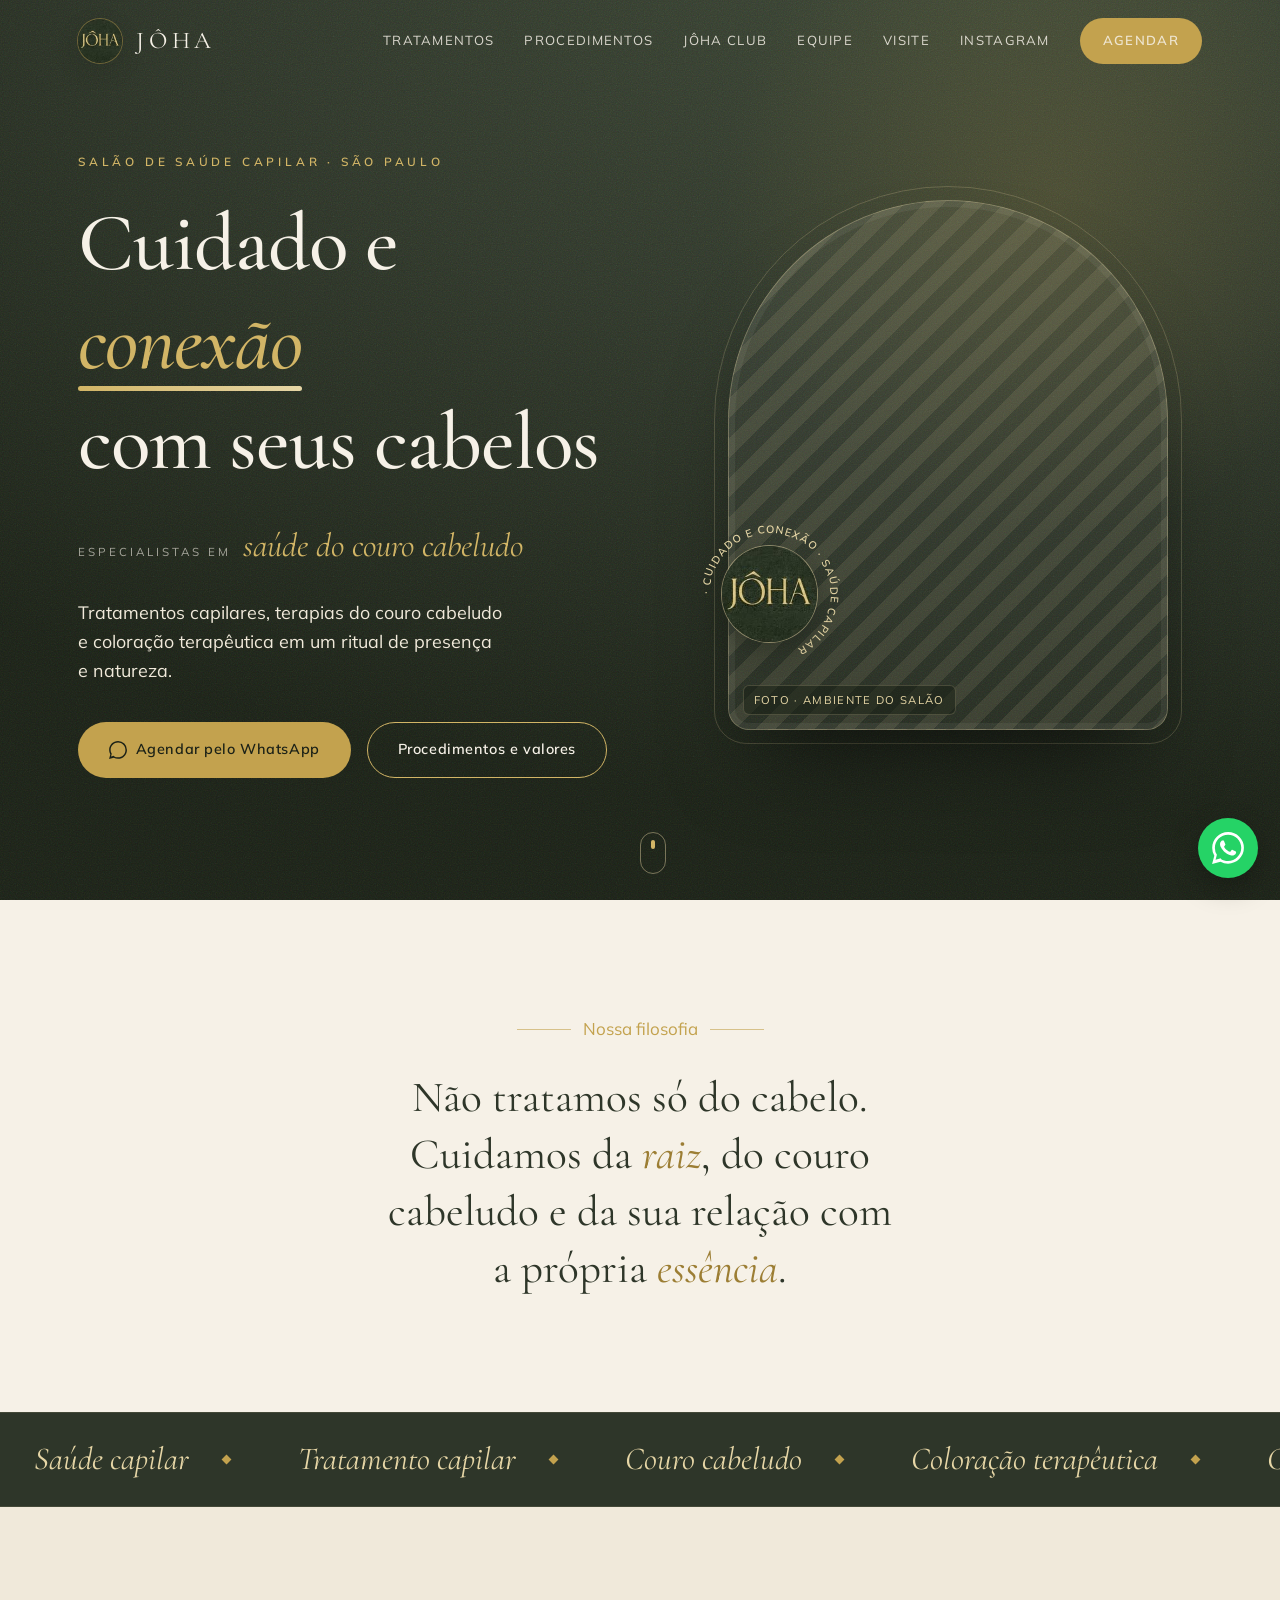
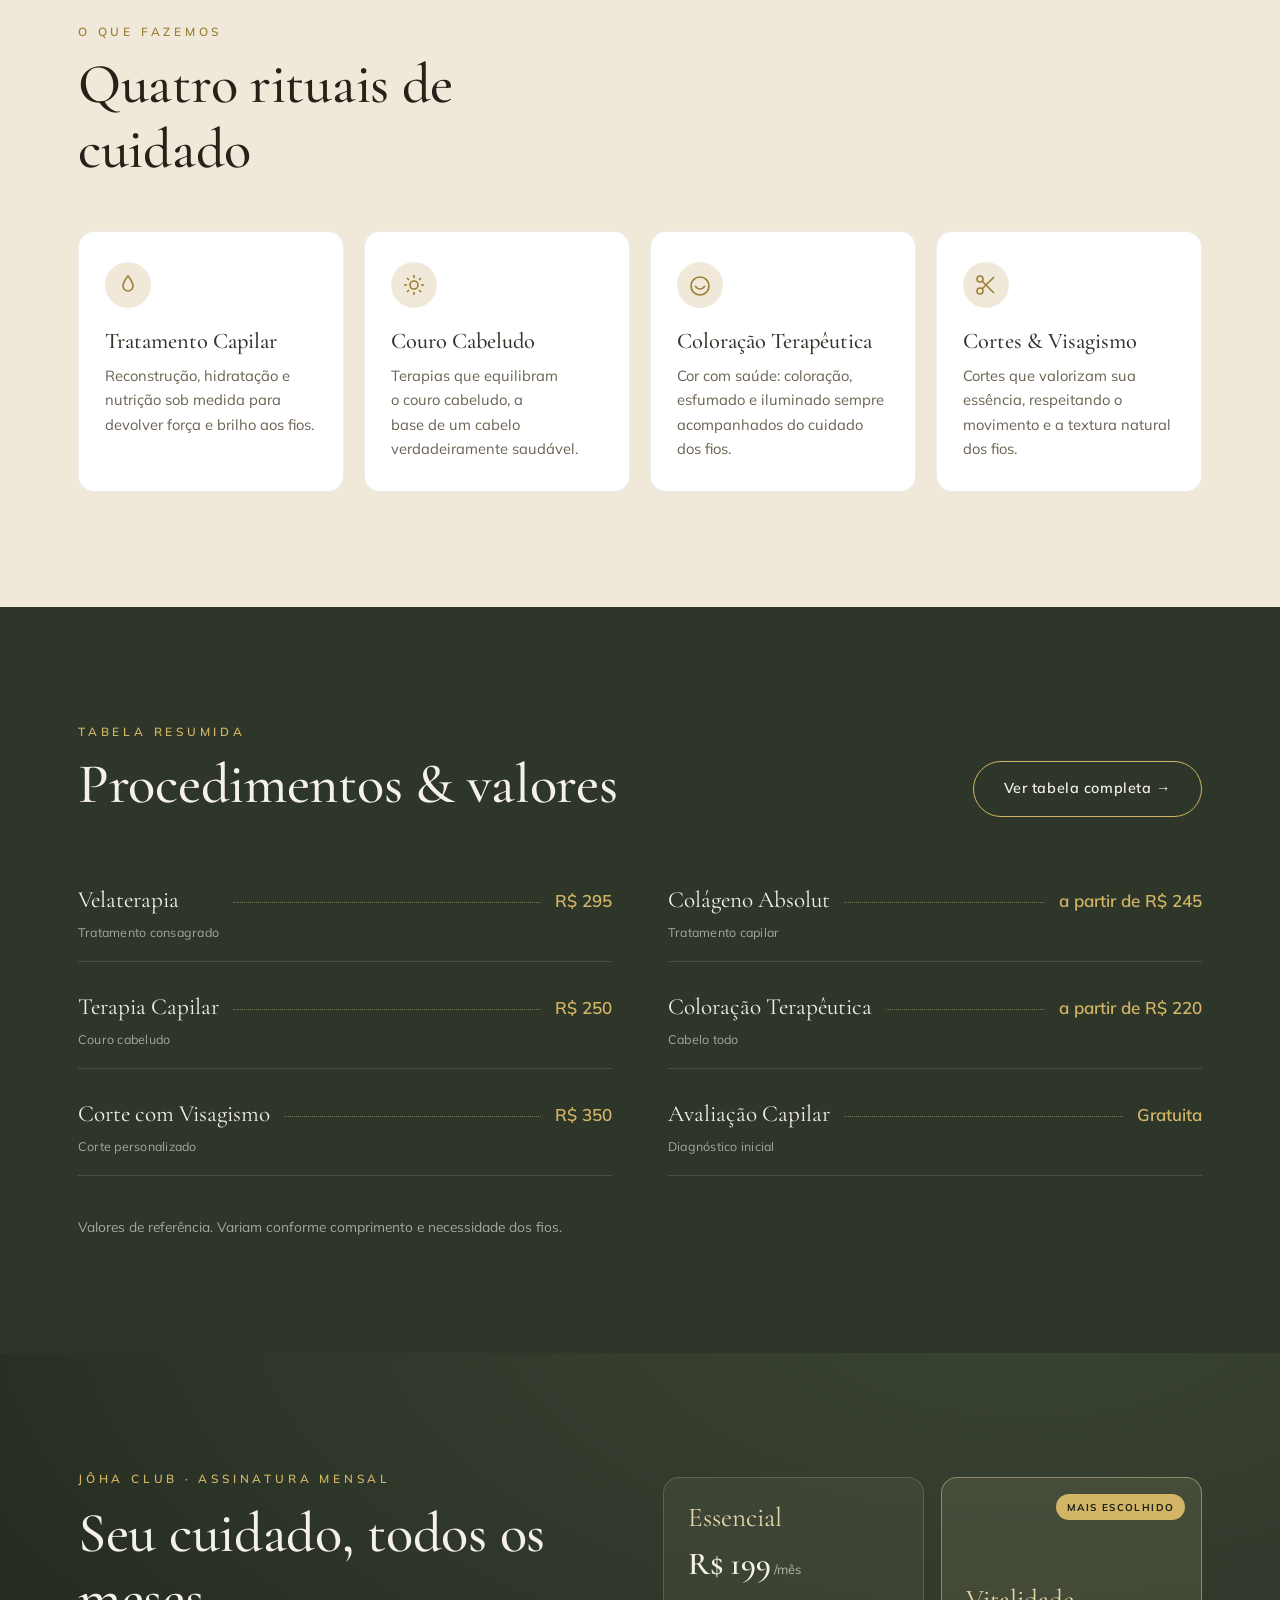
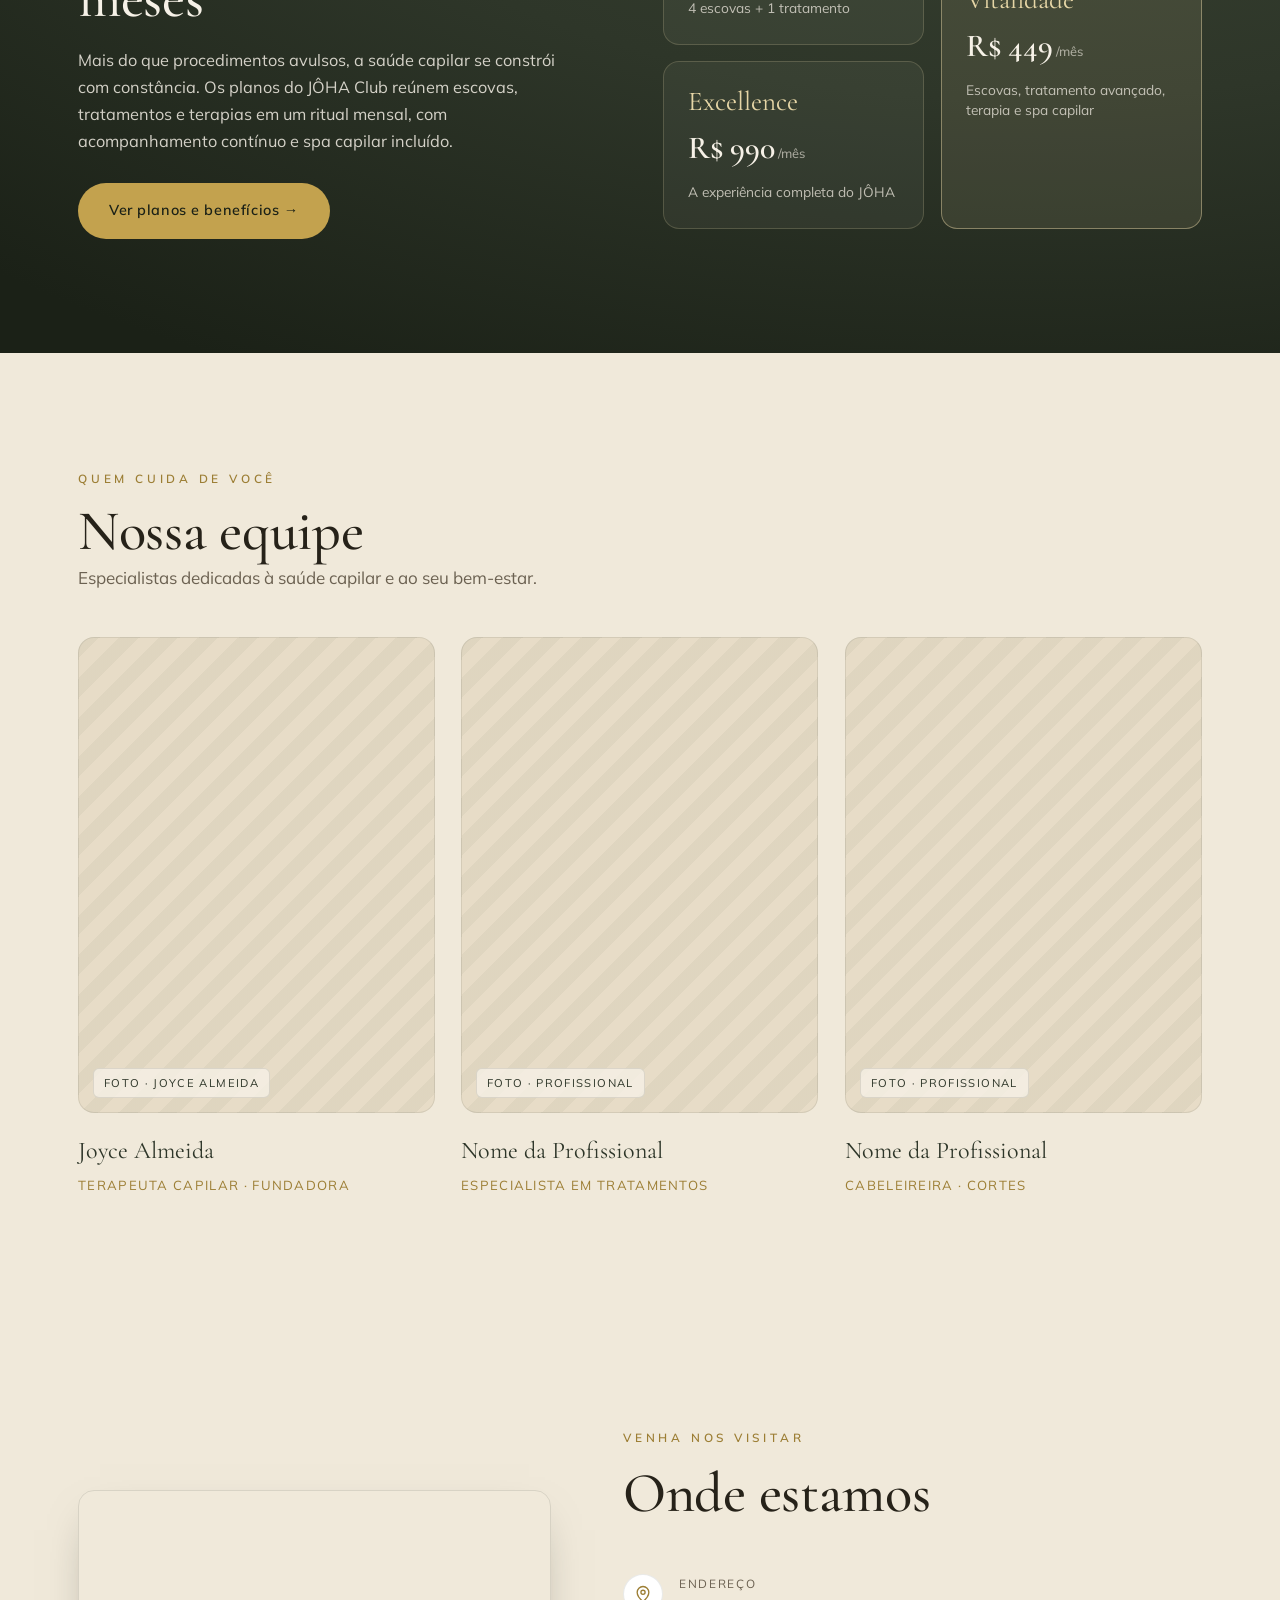
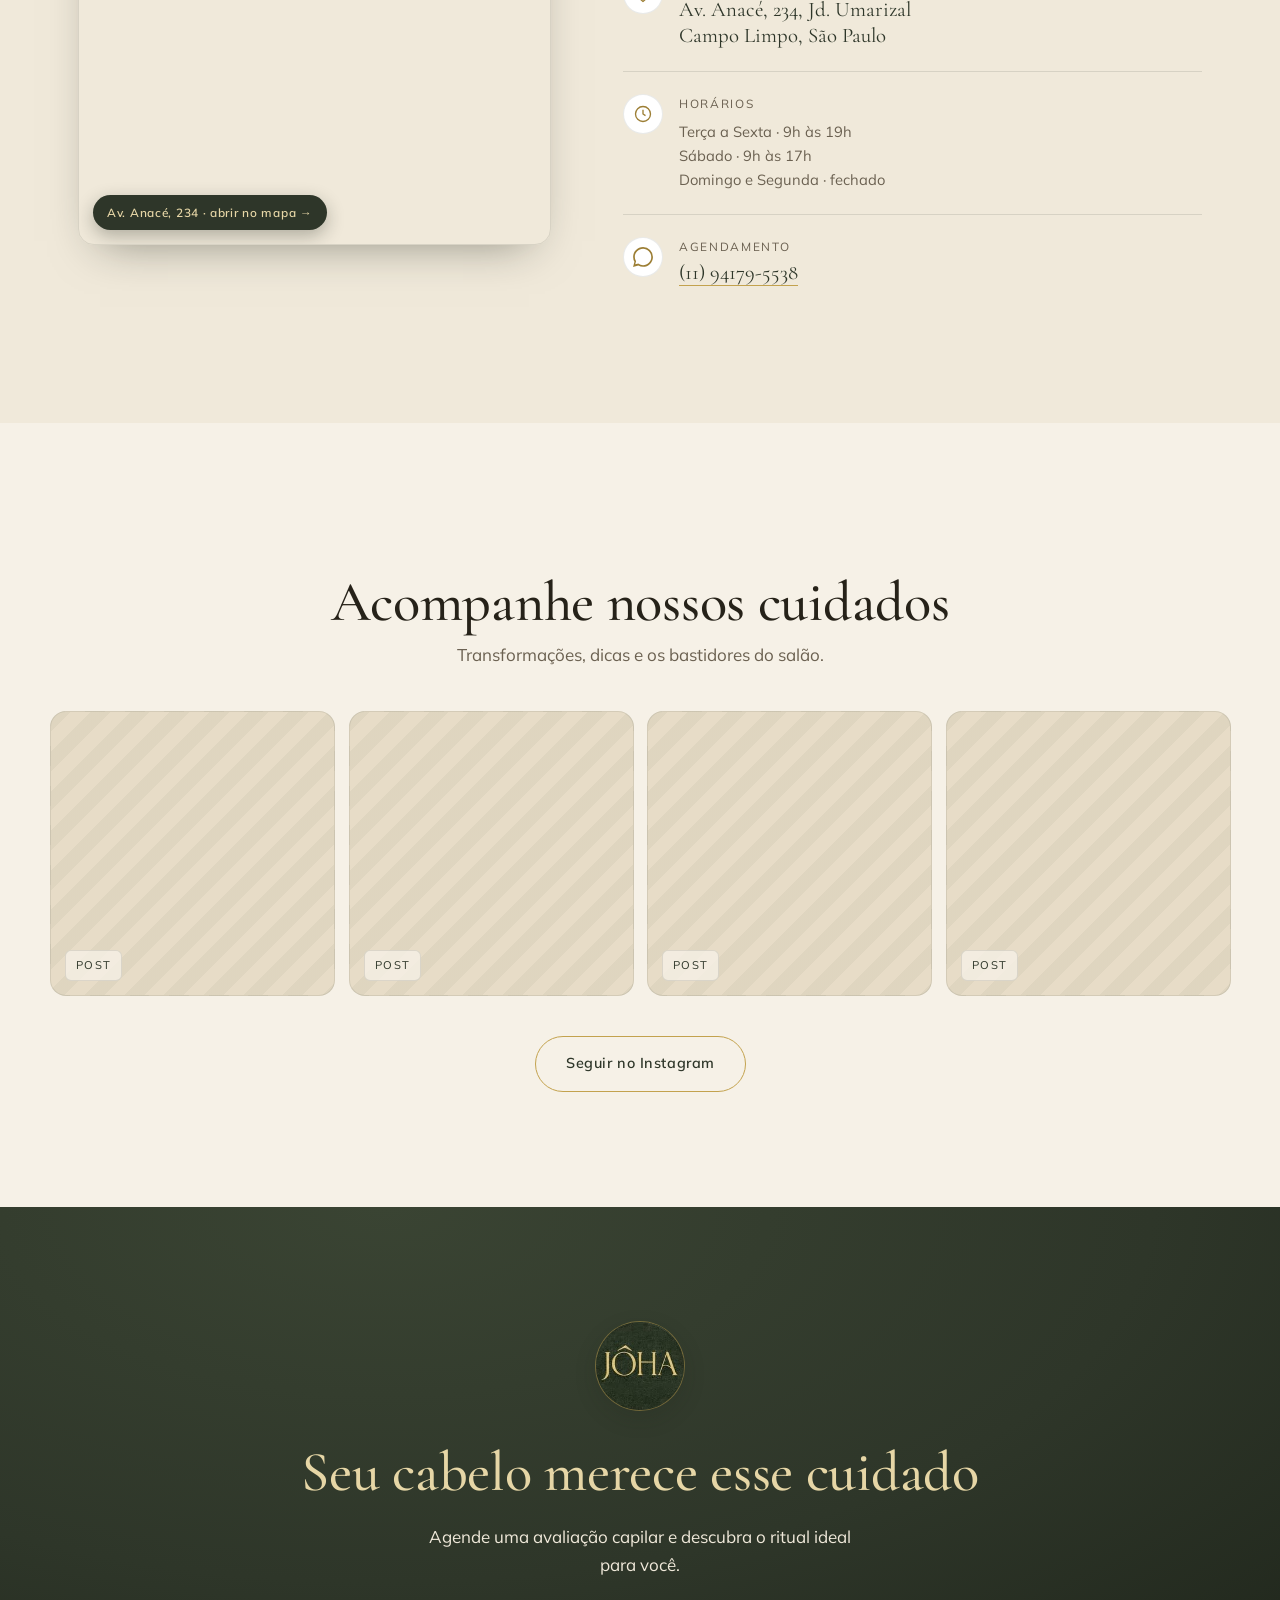
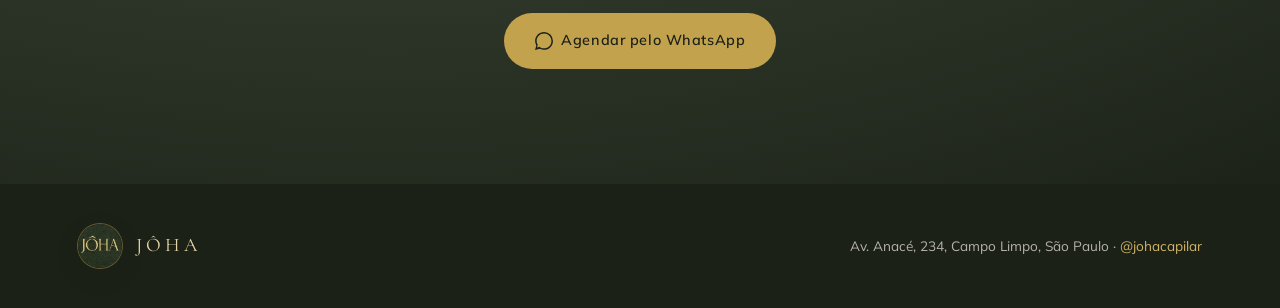
==== commit dacdf17f: "V2" ====
--- a/index.html
+++ b/index.html
@@ -6,9 +6,9 @@
 
 <!-- ====== SEO ====== -->
 <!-- Troque https://www.johacapilar.com.br pelo domínio real quando publicar -->
-<title>JÔHA · Salão de Saúde Capilar e Head Spa em São Paulo</title>
-<meta name="description" content="JÔHA é um salão especialista em saúde capilar no Campo Limpo, São Paulo: tratamento capilar, terapias do couro cabeludo, Head Spa e cortes que valorizam sua essência. Agende pelo WhatsApp.">
-<meta name="keywords" content="saúde capilar, tratamento capilar, head spa São Paulo, terapia couro cabeludo, salão Campo Limpo, hidratação, reconstrução capilar, JÔHA, johacapilar">
+<title>JÔHA · Salão de Saúde Capilar e Tratamentos em São Paulo</title>
+<meta name="description" content="JÔHA é um salão especialista em saúde capilar no Campo Limpo, São Paulo: tratamento capilar, terapias do couro cabeludo, coloração terapêutica e cortes que valorizam sua essência. Conheça o JÔHA Club e agende pelo WhatsApp.">
+<meta name="keywords" content="saúde capilar, tratamento capilar, terapia couro cabeludo, coloração terapêutica, salão Campo Limpo, velaterapia, cronograma capilar, JÔHA Club, johacapilar">
 <meta name="author" content="JÔHA">
 <meta name="robots" content="index, follow, max-image-preview:large">
 <meta name="theme-color" content="#2e3629">
@@ -20,16 +20,16 @@
 <meta property="og:type" content="website">
 <meta property="og:site_name" content="JÔHA">
 <meta property="og:locale" content="pt_BR">
-<meta property="og:title" content="JÔHA · Saúde Capilar e Head Spa em São Paulo">
-<meta property="og:description" content="Tratamento capilar, terapias do couro cabeludo, Head Spa e cortes que valorizam sua essência. Cuidado e conexão com seus cabelos.">
+<meta property="og:title" content="JÔHA · Saúde Capilar e Tratamentos em São Paulo">
+<meta property="og:description" content="Tratamento capilar, terapias do couro cabeludo, coloração terapêutica e cortes que valorizam sua essência. Conheça o JÔHA Club.">
 <meta property="og:url" content="https://www.johacapilar.com.br/">
 <meta property="og:image" content="https://www.johacapilar.com.br/assets/joha-logo.jpg">
 <meta property="og:image:alt" content="Selo da marca JÔHA em verde e dourado">
 
 <!-- Twitter -->
 <meta name="twitter:card" content="summary_large_image">
-<meta name="twitter:title" content="JÔHA · Saúde Capilar e Head Spa em São Paulo">
-<meta name="twitter:description" content="Cuidado e conexão com seus cabelos. Tratamento capilar, Head Spa e cortes no Campo Limpo, São Paulo.">
+<meta name="twitter:title" content="JÔHA · Saúde Capilar e Tratamentos em São Paulo">
+<meta name="twitter:description" content="Cuidado e conexão com seus cabelos. Tratamento capilar, coloração e cortes no Campo Limpo, São Paulo.">
 <meta name="twitter:image" content="https://www.johacapilar.com.br/assets/joha-logo.jpg">
 
 <!-- Dados estruturados (Google) -->
@@ -45,7 +45,7 @@
   "telephone": "+55 11 94179-5538",
   "priceRange": "$$",
   "currenciesAccepted": "BRL",
-  "description": "Salão especialista em saúde capilar: tratamento capilar, terapias do couro cabeludo, Head Spa e cortes que valorizam sua essência.",
+  "description": "Salão especialista em saúde capilar: tratamento capilar, terapias do couro cabeludo, coloração terapêutica e cortes que valorizam sua essência.",
   "slogan": "Cuidado e conexão com seus cabelos",
   "address": {
     "@type": "PostalAddress",
@@ -63,7 +63,7 @@
   "makesOffer": [
     { "@type": "Offer", "itemOffered": { "@type": "Service", "name": "Tratamento Capilar" } },
     { "@type": "Offer", "itemOffered": { "@type": "Service", "name": "Terapia do Couro Cabeludo" } },
-    { "@type": "Offer", "itemOffered": { "@type": "Service", "name": "Head Spa" } },
+    { "@type": "Offer", "itemOffered": { "@type": "Service", "name": "Colora\u00e7\u00e3o Terap\u00eautica" } },
     { "@type": "Offer", "itemOffered": { "@type": "Service", "name": "Corte de Cabelo" } }
   ]
 }
@@ -92,6 +92,7 @@
     <div class="nav-links" id="navLinks">
       <a href="#pilares">Tratamentos</a>
       <a href="procedimentos.html">Procedimentos</a>
+      <a href="assinaturas.html">JÔHA Club</a>
       <a href="#equipe">Equipe</a>
       <a href="#visite">Visite</a>
       <a href="https://www.instagram.com/johacapilar" target="_blank">Instagram</a>
@@ -113,7 +114,7 @@
         <span class="rotator-label">Especialistas em</span>
         <span class="rotator-word" id="rotWord">tratamento capilar</span>
       </div>
-      <p class="intro">Tratamentos capilares, terapias do couro cabeludo e Head Spa em um ritual de presença e natureza.</p>
+      <p class="intro">Tratamentos capilares, terapias do couro cabeludo e coloração terapêutica em um ritual de presença e natureza.</p>
       <div class="hero-cta">
         <a class="btn btn-gold" href="https://wa.me/5511941795538?text=Ol%C3%A1!%20Gostaria%20de%20agendar%20um%20hor%C3%A1rio%20na%20J%C3%94HA." target="_blank">
           <svg viewBox="0 0 24 24" width="18" height="18" fill="currentColor"><path d="M.057 24l1.687-6.163a11.867 11.867 0 01-1.587-5.946C.16 5.335 5.495 0 12.05 0a11.82 11.82 0 018.413 3.488 11.82 11.82 0 013.48 8.413c-.003 6.557-5.338 11.892-11.893 11.892a11.9 11.9 0 01-5.688-1.448L.057 24zm6.597-3.807c1.676.995 3.276 1.591 5.392 1.592 5.448 0 9.886-4.434 9.889-9.885.002-5.462-4.415-9.89-9.881-9.892-5.452 0-9.887 4.434-9.889 9.884a9.86 9.86 0 001.51 5.26l-.999 3.648 3.978-1.042z"/></svg>
@@ -147,8 +148,8 @@
 <!-- ===== FAIXA EM MOVIMENTO ===== -->
 <div class="ribbon" aria-hidden="true">
   <div class="ribbon-track">
-    <span class="ribbon-item">Saúde capilar</span><span class="ribbon-item">Tratamento capilar</span><span class="ribbon-item">Couro cabeludo</span><span class="ribbon-item">Head Spa</span><span class="ribbon-item">Cortes com essência</span><span class="ribbon-item">Cuidado e conexão</span>
-    <span class="ribbon-item">Saúde capilar</span><span class="ribbon-item">Tratamento capilar</span><span class="ribbon-item">Couro cabeludo</span><span class="ribbon-item">Head Spa</span><span class="ribbon-item">Cortes com essência</span><span class="ribbon-item">Cuidado e conexão</span>
+    <span class="ribbon-item">Saúde capilar</span><span class="ribbon-item">Tratamento capilar</span><span class="ribbon-item">Couro cabeludo</span><span class="ribbon-item">Coloração terapêutica</span><span class="ribbon-item">Cortes com essência</span><span class="ribbon-item">Cuidado e conexão</span>
+    <span class="ribbon-item">Saúde capilar</span><span class="ribbon-item">Tratamento capilar</span><span class="ribbon-item">Couro cabeludo</span><span class="ribbon-item">Coloração terapêutica</span><span class="ribbon-item">Cortes com essência</span><span class="ribbon-item">Cuidado e conexão</span>
   </div>
 </div>
 
@@ -172,12 +173,12 @@
       </div>
       <div class="pillar">
         <div class="icon"><svg viewBox="0 0 24 24" fill="none" stroke="currentColor" stroke-width="1.6"><path d="M3 13c0-5 4-9 9-9s9 4 9 9M3 13a9 9 0 0018 0M7 13c1.5 2 3 3 5 3s3.5-1 5-3"/></svg></div>
-        <h3>Head Spa</h3>
-        <p>Uma experiência sensorial de relaxamento profundo, massagem e cuidado do início ao fim.</p>
+        <h3>Coloração Terapêutica</h3>
+        <p>Cor com saúde: coloração, esfumado e iluminado sempre acompanhados do cuidado dos fios.</p>
       </div>
       <div class="pillar">
         <div class="icon"><svg viewBox="0 0 24 24" fill="none" stroke="currentColor" stroke-width="1.6"><circle cx="6" cy="6" r="3"/><circle cx="6" cy="18" r="3"/><path d="M20 4L8.5 15.5M20 20L8.5 8.5"/></svg></div>
-        <h3>Cortes</h3>
+        <h3>Cortes &amp; Visagismo</h3>
         <p>Cortes que valorizam sua essência, respeitando o movimento e a textura natural dos fios.</p>
       </div>
     </div>
@@ -195,12 +196,12 @@
       <a class="btn btn-ghost on-dark" href="procedimentos.html">Ver tabela completa →</a>
     </div>
     <div class="price-list">
-      <div class="price-item"><span class="nm">Hidratação Profunda<span class="desc">≈ 60 min</span></span><span class="dots"></span><span class="vl">R$ 90</span></div>
-      <div class="price-item"><span class="nm">Reconstrução Capilar<span class="desc">≈ 90 min</span></span><span class="dots"></span><span class="vl">R$ 150</span></div>
-      <div class="price-item"><span class="nm">Head Spa Ritual<span class="desc">≈ 75 min</span></span><span class="dots"></span><span class="vl">R$ 180</span></div>
-      <div class="price-item"><span class="nm">Detox do Couro Cabeludo<span class="desc">≈ 50 min</span></span><span class="dots"></span><span class="vl">R$ 120</span></div>
-      <div class="price-item"><span class="nm">Corte + Finalização<span class="desc">≈ 60 min</span></span><span class="dots"></span><span class="vl">R$ 80</span></div>
-      <div class="price-item"><span class="nm">Avaliação Capilar<span class="desc">≈ 30 min</span></span><span class="dots"></span><span class="vl">Cortesia</span></div>
+      <div class="price-item"><span class="nm">Velaterapia<span class="desc">Tratamento consagrado</span></span><span class="dots"></span><span class="vl">R$ 295</span></div>
+      <div class="price-item"><span class="nm">Colágeno Absolut<span class="desc">Tratamento capilar</span></span><span class="dots"></span><span class="vl">a partir de R$ 245</span></div>
+      <div class="price-item"><span class="nm">Terapia Capilar<span class="desc">Couro cabeludo</span></span><span class="dots"></span><span class="vl">R$ 250</span></div>
+      <div class="price-item"><span class="nm">Coloração Terapêutica<span class="desc">Cabelo todo</span></span><span class="dots"></span><span class="vl">a partir de R$ 220</span></div>
+      <div class="price-item"><span class="nm">Corte com Visagismo<span class="desc">Corte personalizado</span></span><span class="dots"></span><span class="vl">R$ 350</span></div>
+      <div class="price-item"><span class="nm">Avaliação Capilar<span class="desc">Diagnóstico inicial</span></span><span class="dots"></span><span class="vl">Gratuita</span></div>
     </div>
     <div class="price-note">
       <span style="font-size:.86rem;color:rgba(246,241,231,.6);">Valores de referência. Variam conforme comprimento e necessidade dos fios.</span>
@@ -208,16 +209,34 @@
   </div>
 </section>
 
-<!-- ===== HEAD SPA ===== -->
-<section class="section spa">
-  <div class="wrap grid-2">
-    <div class="ph" data-label="foto · ritual de head spa"></div>
-    <div>
-      <div class="eyebrow">Experiência assinatura</div>
-      <h2 style="margin:14px 0 18px;">O ritual Head Spa</h2>
-      <p style="color:var(--muted);margin-bottom:16px;">Inspirado na tradição japonesa, o Head Spa combina higienização profunda, aromaterapia e massagem do couro cabeludo. Um momento de desaceleração que cuida do cabelo e da mente.</p>
-      <p style="color:var(--muted);">Cada sessão é conduzida por nossas especialistas e adaptada ao seu tipo de couro cabeludo.</p>
-      <a class="btn btn-forest" style="margin-top:30px;" href="https://wa.me/5511941795538?text=Ol%C3%A1!%20Gostaria%20de%20agendar%20um%20Head%20Spa%20na%20J%C3%94HA." target="_blank">Reservar meu Head Spa</a>
+<!-- ===== ASSINATURAS (JÔHA CLUB) ===== -->
+<section class="section club" id="assinaturas">
+  <div class="wrap">
+    <div class="club-head">
+      <div>
+        <div class="eyebrow on-dark">JÔHA Club · Assinatura mensal</div>
+        <h2 style="margin:12px 0 16px;">Seu cuidado, todos os meses</h2>
+        <p>Mais do que procedimentos avulsos, a saúde capilar se constrói com constância. Os planos do JÔHA Club reúnem escovas, tratamentos e terapias em um ritual mensal, com acompanhamento contínuo e spa capilar incluído.</p>
+        <a class="btn btn-gold" style="margin-top:28px;" href="assinaturas.html">Ver planos e benefícios →</a>
+      </div>
+      <div class="club-plans">
+        <a class="club-card" href="assinaturas.html">
+          <span class="cc-name">Essencial</span>
+          <span class="cc-price">R$ 199<small>/mês</small></span>
+          <span class="cc-desc">4 escovas + 1 tratamento</span>
+        </a>
+        <a class="club-card feat" href="assinaturas.html">
+          <span class="cc-flag">Mais escolhido</span>
+          <span class="cc-name">Vitalidade</span>
+          <span class="cc-price">R$ 449<small>/mês</small></span>
+          <span class="cc-desc">Escovas, tratamento avançado, terapia e spa capilar</span>
+        </a>
+        <a class="club-card" href="assinaturas.html">
+          <span class="cc-name">Excellence</span>
+          <span class="cc-price">R$ 990<small>/mês</small></span>
+          <span class="cc-desc">A experiência completa do JÔHA</span>
+        </a>
+      </div>
     </div>
   </div>
 </section>
@@ -232,14 +251,14 @@
     </div>
     <div class="team-grid">
       <div class="member">
-        <div class="ph" data-label="foto · profissional"></div>
-        <div class="nm">Nome da Profissional</div>
-        <div class="role">Tricologista · Fundadora</div>
+        <div class="ph" data-label="foto · Joyce Almeida"></div>
+        <div class="nm">Joyce Almeida</div>
+        <div class="role">Terapeuta Capilar · Fundadora</div>
       </div>
       <div class="member">
         <div class="ph" data-label="foto · profissional"></div>
         <div class="nm">Nome da Profissional</div>
-        <div class="role">Especialista em Head Spa</div>
+        <div class="role">Especialista em Tratamentos</div>
       </div>
       <div class="member">
         <div class="ph" data-label="foto · profissional"></div>
@@ -253,7 +272,13 @@
 <!-- ===== VISITE ===== -->
 <section class="section visit" id="visite">
   <div class="wrap grid-2">
-    <div class="ph" data-label="mapa · localização do salão"></div>
+    <a class="map-embed" href="https://www.google.com/maps/search/?api=1&query=Av.+Anac%C3%A9,+234+-+Jardim+Umarizal,+S%C3%A3o+Paulo+-+SP" target="_blank" rel="noopener" aria-label="Abrir localização no Google Maps">
+      <iframe
+        title="Mapa da localização da JÔHA"
+        src="https://maps.google.com/maps?q=Av.%20Anac%C3%A9%2C%20234%20-%20Jardim%20Umarizal%2C%20S%C3%A3o%20Paulo%20-%20SP&z=16&output=embed"
+        loading="lazy" referrerpolicy="no-referrer-when-downgrade" allowfullscreen></iframe>
+      <span class="map-pin">Av. Anacé, 234 · abrir no mapa →</span>
+    </a>
     <div>
       <div class="eyebrow">Venha nos visitar</div>
       <h2 style="margin:14px 0 26px;">Onde estamos</h2>
--- a/brand.css
+++ b/brand.css
@@ -0,0 +1,145 @@
+/* ============================================================
+   JÔHA · Sistema de marca compartilhado
+   Cuidado e Conexão Com Seus Cabelos
+   ============================================================ */
+
+/* Fontes carregadas via <link> no <head> de cada página (evita FOUT no print/screenshot) */
+
+:root{
+  /* ---- Verdes (do logo) ---- */
+  --pine-900:#1b2117;   /* mais escuro */
+  --pine-800:#222a1d;
+  --forest-700:#2e3629; /* verde do logo */
+  --forest-600:#3a4433;
+  --sage-400:#8a9479;   /* sálvia boho */
+  --sage-200:#c2c8b4;
+
+  /* ---- Dourados ---- */
+  --gold-700:#9c7e34;
+  --gold-500:#c3a24e;   /* dourado principal */
+  --gold-400:#d2b566;
+  --gold-200:#e6d6a6;
+
+  /* ---- Neutros quentes / areia ---- */
+  --sand-50:#f6f1e7;
+  --sand-100:#f0e9da;
+  --oat-200:#e7dcc7;
+  --clay-300:#d8c8b0;
+
+  /* ---- Tinta ---- */
+  --ink-900:#262219;
+  --ink-700:#473f30;
+  --ink-500:#6b6151;
+
+  /* ---- Papéis semânticos ---- */
+  --bg:var(--sand-50);
+  --bg-deep:var(--forest-700);
+  --text:var(--ink-900);
+  --muted:var(--ink-500);
+  --accent:var(--gold-500);
+
+  --serif:'Cormorant Garamond',Georgia,serif;
+  --sans:'Mulish',-apple-system,Helvetica,Arial,sans-serif;
+
+  --maxw:1180px;
+  --r-sm:8px;
+  --r-md:16px;
+  --r-lg:28px;
+}
+
+*{box-sizing:border-box;}
+html{scroll-behavior:smooth;}
+body{
+  margin:0;
+  background:var(--bg);
+  color:var(--text);
+  font-family:var(--sans);
+  font-weight:400;
+  font-size:17px;
+  line-height:1.65;
+  -webkit-font-smoothing:antialiased;
+  text-rendering:optimizeLegibility;
+}
+
+h1,h2,h3,h4{font-family:var(--serif);font-weight:500;line-height:1.16;margin:0;color:var(--ink-900);}
+h1{font-size:clamp(3rem,7vw,5.8rem);letter-spacing:-.01em;line-height:1.1;}
+h2{font-size:clamp(2.2rem,4.4vw,3.6rem);letter-spacing:-.005em;}
+h3{font-size:clamp(1.5rem,2.4vw,2rem);}
+p{margin:0;text-wrap:pretty;}
+a{color:inherit;text-decoration:none;}
+
+.eyebrow{
+  font-family:var(--sans);
+  font-size:.74rem;
+  font-weight:600;
+  letter-spacing:.32em;
+  text-transform:uppercase;
+  color:var(--gold-700);
+}
+.eyebrow.on-dark{color:var(--gold-400);}
+
+.serif-italic{font-style:italic;font-family:var(--serif);}
+
+/* ---- Layout ---- */
+.wrap{max-width:var(--maxw);margin:0 auto;padding:0 28px;}
+.section{padding:clamp(64px,9vw,128px) 0;}
+
+/* ---- Botões ---- */
+.btn{
+  display:inline-flex;align-items:center;gap:.6em;
+  font-family:var(--sans);font-weight:600;font-size:.9rem;
+  letter-spacing:.04em;
+  padding:15px 30px;border-radius:999px;
+  cursor:pointer;border:1px solid transparent;
+  transition:transform .25s ease, background .25s ease, color .25s ease, border-color .25s ease;
+  white-space:nowrap;
+}
+.btn:hover{transform:translateY(-2px);}
+.btn-gold{background:var(--gold-500);color:var(--pine-900);}
+.btn-gold:hover{background:var(--gold-400);}
+.btn-forest{background:var(--forest-700);color:var(--sand-50);}
+.btn-forest:hover{background:var(--forest-600);}
+.btn-ghost{background:transparent;border-color:var(--gold-500);color:var(--forest-700);}
+.btn-ghost.on-dark{border-color:var(--gold-400);color:var(--sand-50);}
+.btn-ghost:hover{background:rgba(195,162,78,.12);}
+
+/* ---- Selo / logo ---- */
+.seal{
+  width:64px;height:64px;border-radius:50%;
+  background-size:cover;background-position:center;
+  box-shadow:0 0 0 1px rgba(195,162,78,.45), 0 8px 22px rgba(27,33,23,.18);
+}
+
+/* ---- Placeholder de imagem (sem fotos ainda) ---- */
+.ph{
+  position:relative;overflow:hidden;border-radius:var(--r-md);
+  background:
+    repeating-linear-gradient(135deg,
+      rgba(46,54,41,.045) 0 14px,
+      rgba(46,54,41,.0) 14px 28px),
+    var(--oat-200);
+  display:flex;align-items:flex-end;justify-content:flex-start;
+  color:var(--ink-500);
+  border:1px solid rgba(46,54,41,.10);
+}
+.ph::after{
+  content:attr(data-label);
+  font-family:'Mulish',monospace;
+  font-size:.7rem;letter-spacing:.12em;text-transform:uppercase;
+  margin:14px;padding:5px 10px;border-radius:6px;
+  background:rgba(246,241,231,.78);color:var(--forest-700);
+  border:1px solid rgba(46,54,41,.12);
+}
+.ph.on-dark{
+  background:
+    repeating-linear-gradient(135deg,
+      rgba(230,214,166,.10) 0 14px,
+      rgba(230,214,166,0) 14px 28px),
+    rgba(255,255,255,.04);
+  border-color:rgba(230,214,166,.18);
+}
+.ph.on-dark::after{background:rgba(27,33,23,.55);color:var(--gold-200);border-color:rgba(230,214,166,.2);}
+
+/* ---- Divisor orgânico boho ---- */
+.leaf-rule{display:inline-flex;align-items:center;gap:12px;color:var(--gold-500);}
+.leaf-rule span{height:1px;width:54px;background:var(--gold-500);opacity:.6;}
--- a/index.css
+++ b/index.css
@@ -178,11 +178,23 @@
 .price-item .desc{display:block;font-family:var(--sans);font-size:.78rem;color:rgba(246,241,231,.6);margin-top:3px;letter-spacing:.02em;}
 .price-note{margin-top:40px;display:flex;align-items:center;gap:18px;flex-wrap:wrap;}
 
-/* ===================== HEAD SPA ===================== */
-.spa{position:relative;}
-.spa .grid-2{display:grid;grid-template-columns:1fr 1fr;gap:clamp(36px,6vw,80px);align-items:center;}
-@media(max-width:880px){.spa .grid-2{grid-template-columns:1fr;gap:36px;}}
-.spa .ph{aspect-ratio:1/1;}
+/* ===================== ASSINATURAS (JÔHA CLUB) ===================== */
+.club{background:radial-gradient(120% 130% at 80% -10%, var(--forest-600) 0%, var(--forest-700) 52%, var(--pine-900) 100%);color:var(--sand-100);}
+.club-head{display:grid;grid-template-columns:1fr 1.05fr;gap:clamp(36px,6vw,72px);align-items:center;}
+@media(max-width:920px){.club-head{grid-template-columns:1fr;gap:40px;}}
+.club-head h2{color:var(--sand-50);}
+.club-head p{color:rgba(246,241,231,.84);font-size:1.02rem;max-width:48ch;}
+.club-plans{display:grid;grid-template-columns:1fr 1fr;gap:16px;}
+.club-card{position:relative;display:flex;flex-direction:column;gap:7px;padding:26px 24px;border-radius:var(--r-md);
+  background:rgba(246,241,231,.05);border:1px solid rgba(230,214,166,.2);transition:transform .3s ease, background .3s ease, border-color .3s ease;}
+.club-card:hover{transform:translateY(-5px);background:rgba(246,241,231,.09);border-color:rgba(230,214,166,.4);}
+.club-card.feat{grid-row:span 2;justify-content:center;background:rgba(230,214,166,.1);border-color:rgba(230,214,166,.45);}
+.cc-flag{position:absolute;top:16px;right:16px;font-size:.62rem;font-weight:700;letter-spacing:.14em;text-transform:uppercase;color:var(--pine-900);background:var(--gold-400);padding:5px 11px;border-radius:999px;}
+.cc-name{font-family:var(--serif);font-size:1.7rem;color:var(--gold-200);line-height:1;}
+.cc-price{font-family:var(--serif);font-size:2rem;color:var(--sand-50);font-weight:600;}
+.cc-price small{font-family:var(--sans);font-size:.8rem;font-weight:500;color:rgba(246,241,231,.6);margin-left:3px;}
+.cc-desc{font-size:.86rem;color:rgba(246,241,231,.72);line-height:1.45;}
+@media(max-width:520px){.club-plans{grid-template-columns:1fr;}.club-card.feat{grid-row:auto;}}
 
 /* ===================== EQUIPE ===================== */
 .team-grid{display:grid;grid-template-columns:repeat(3,1fr);gap:26px;margin-top:46px;}
@@ -196,6 +208,12 @@
 .visit .grid-2{display:grid;grid-template-columns:.9fr 1.1fr;gap:clamp(36px,6vw,72px);align-items:center;}
 @media(max-width:880px){.visit .grid-2{grid-template-columns:1fr;gap:36px;}}
 .visit .ph{aspect-ratio:4/3;min-height:280px;}
+.map-embed{position:relative;display:block;border-radius:var(--r-md);overflow:hidden;aspect-ratio:4/3;min-height:280px;
+  border:1px solid rgba(46,54,41,.12);box-shadow:0 18px 44px -22px rgba(27,33,23,.5);}
+.map-embed iframe{position:absolute;inset:0;width:100%;height:100%;border:0;filter:grayscale(.32) sepia(.12) saturate(.92);transition:filter .4s ease;}
+.map-embed:hover iframe{filter:grayscale(0) sepia(0) saturate(1);}
+.map-pin{position:absolute;left:14px;bottom:14px;z-index:2;font-family:var(--sans);font-size:.74rem;font-weight:600;letter-spacing:.06em;
+  padding:8px 14px;border-radius:999px;background:var(--forest-700);color:var(--gold-200);box-shadow:0 6px 18px rgba(27,33,23,.3);pointer-events:none;}
 .info-row{display:flex;gap:16px;padding:22px 0;border-bottom:1px solid rgba(46,54,41,.12);}
 .info-row:last-child{border-bottom:none;}
 .info-row .ic{width:40px;height:40px;flex:none;border-radius:50%;background:#fff;display:grid;place-items:center;color:var(--gold-700);border:1px solid rgba(46,54,41,.1);}
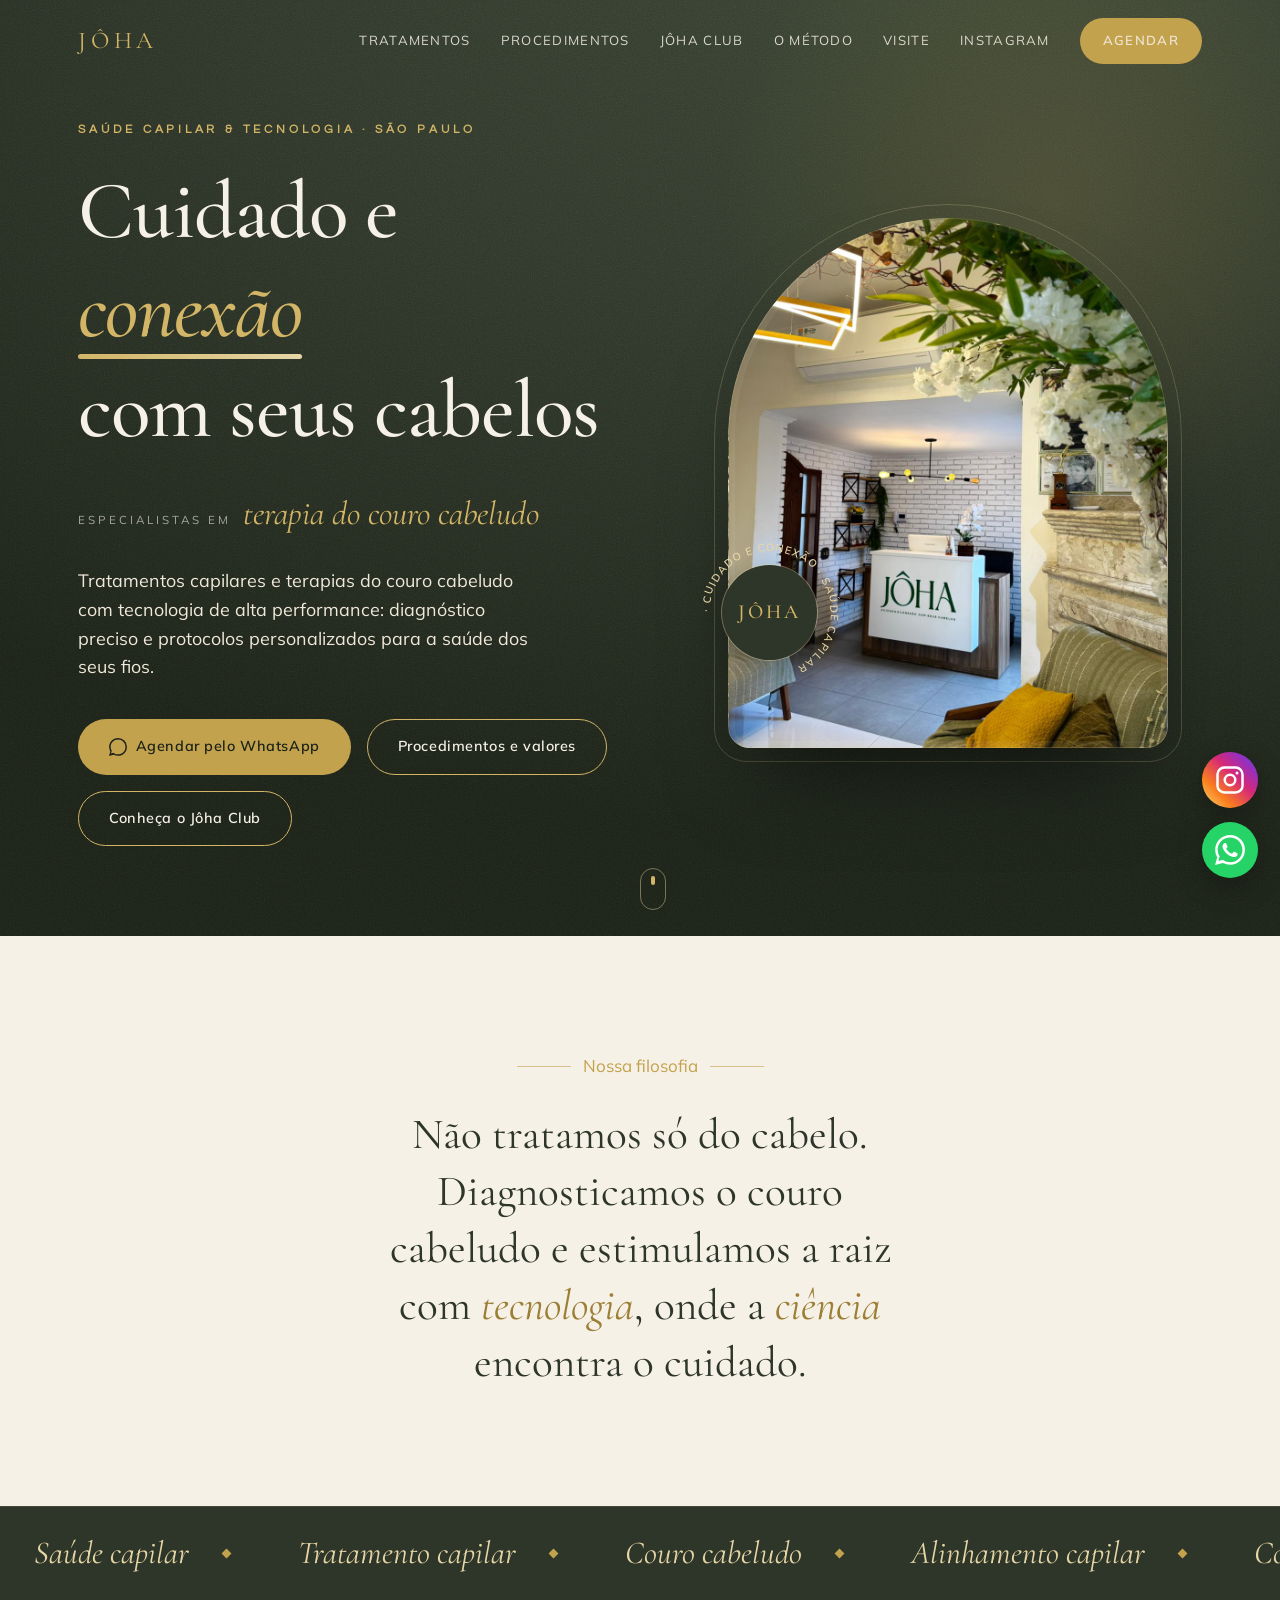
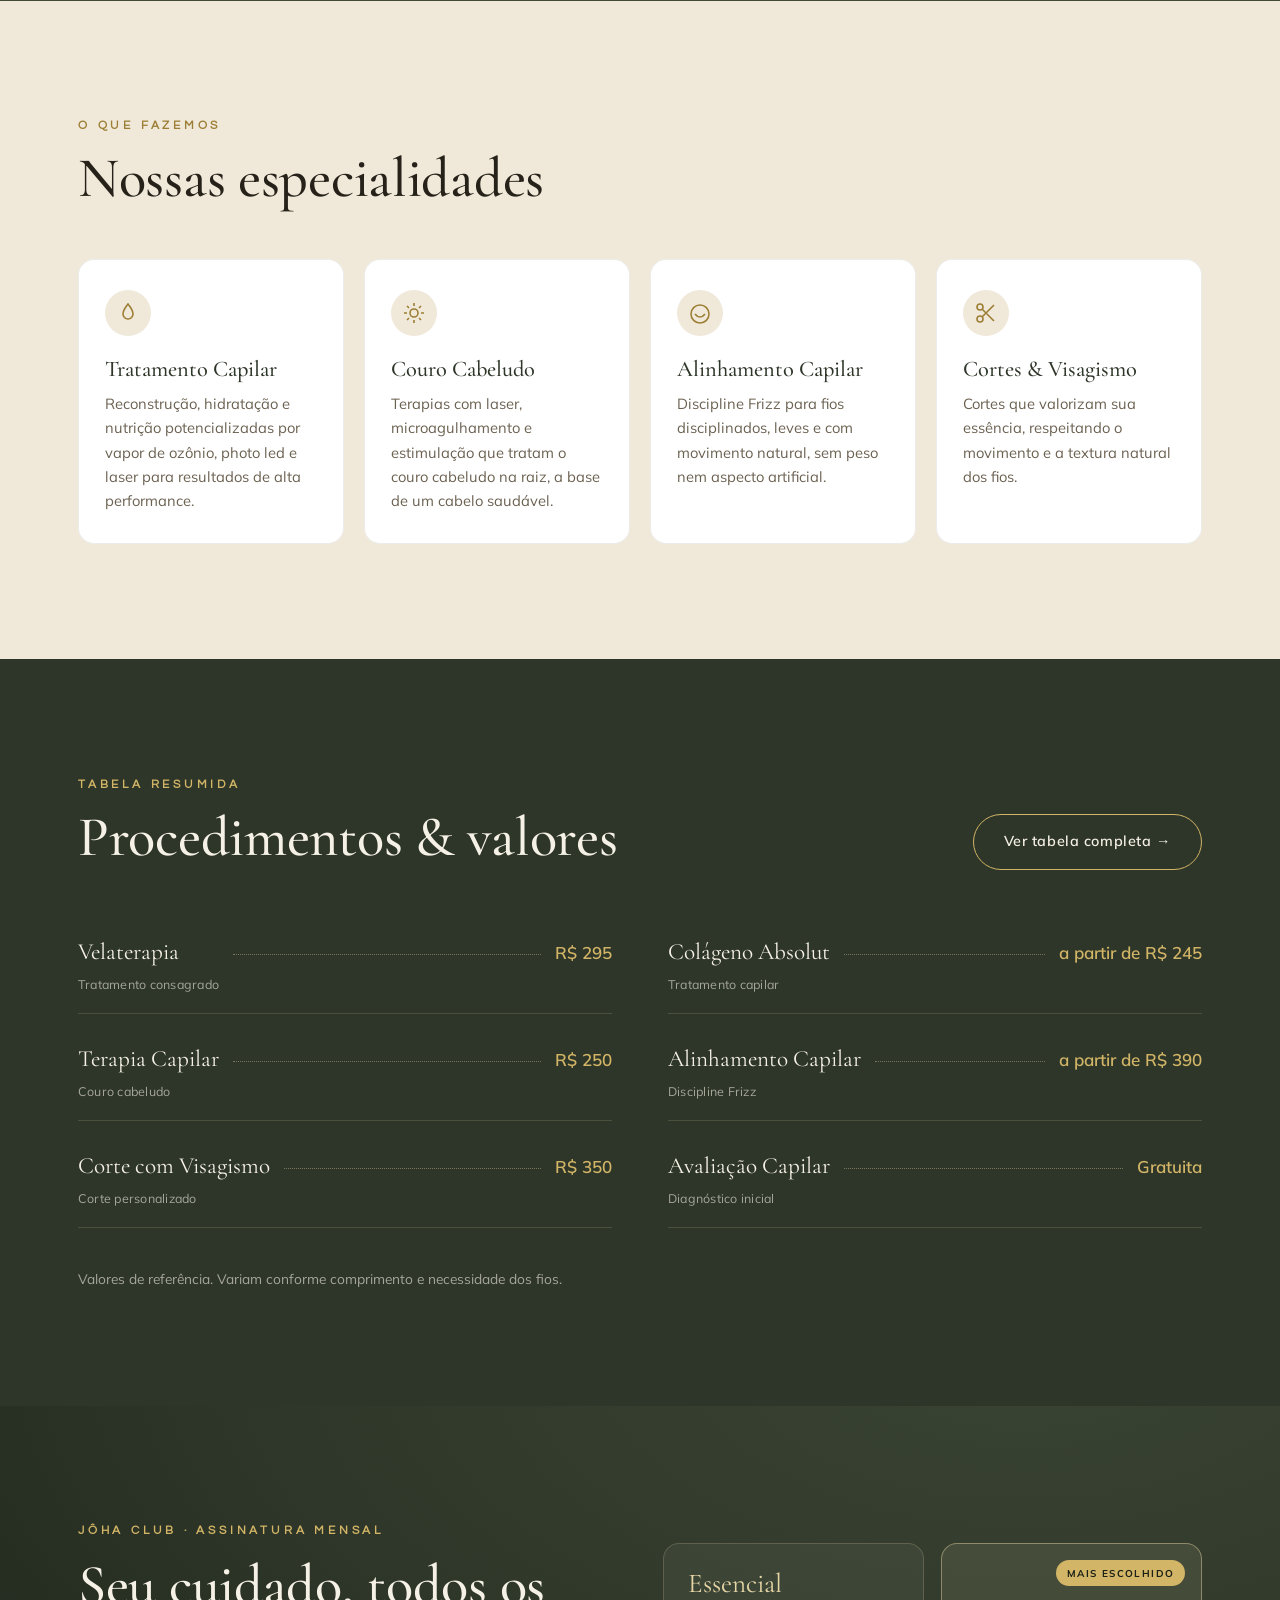
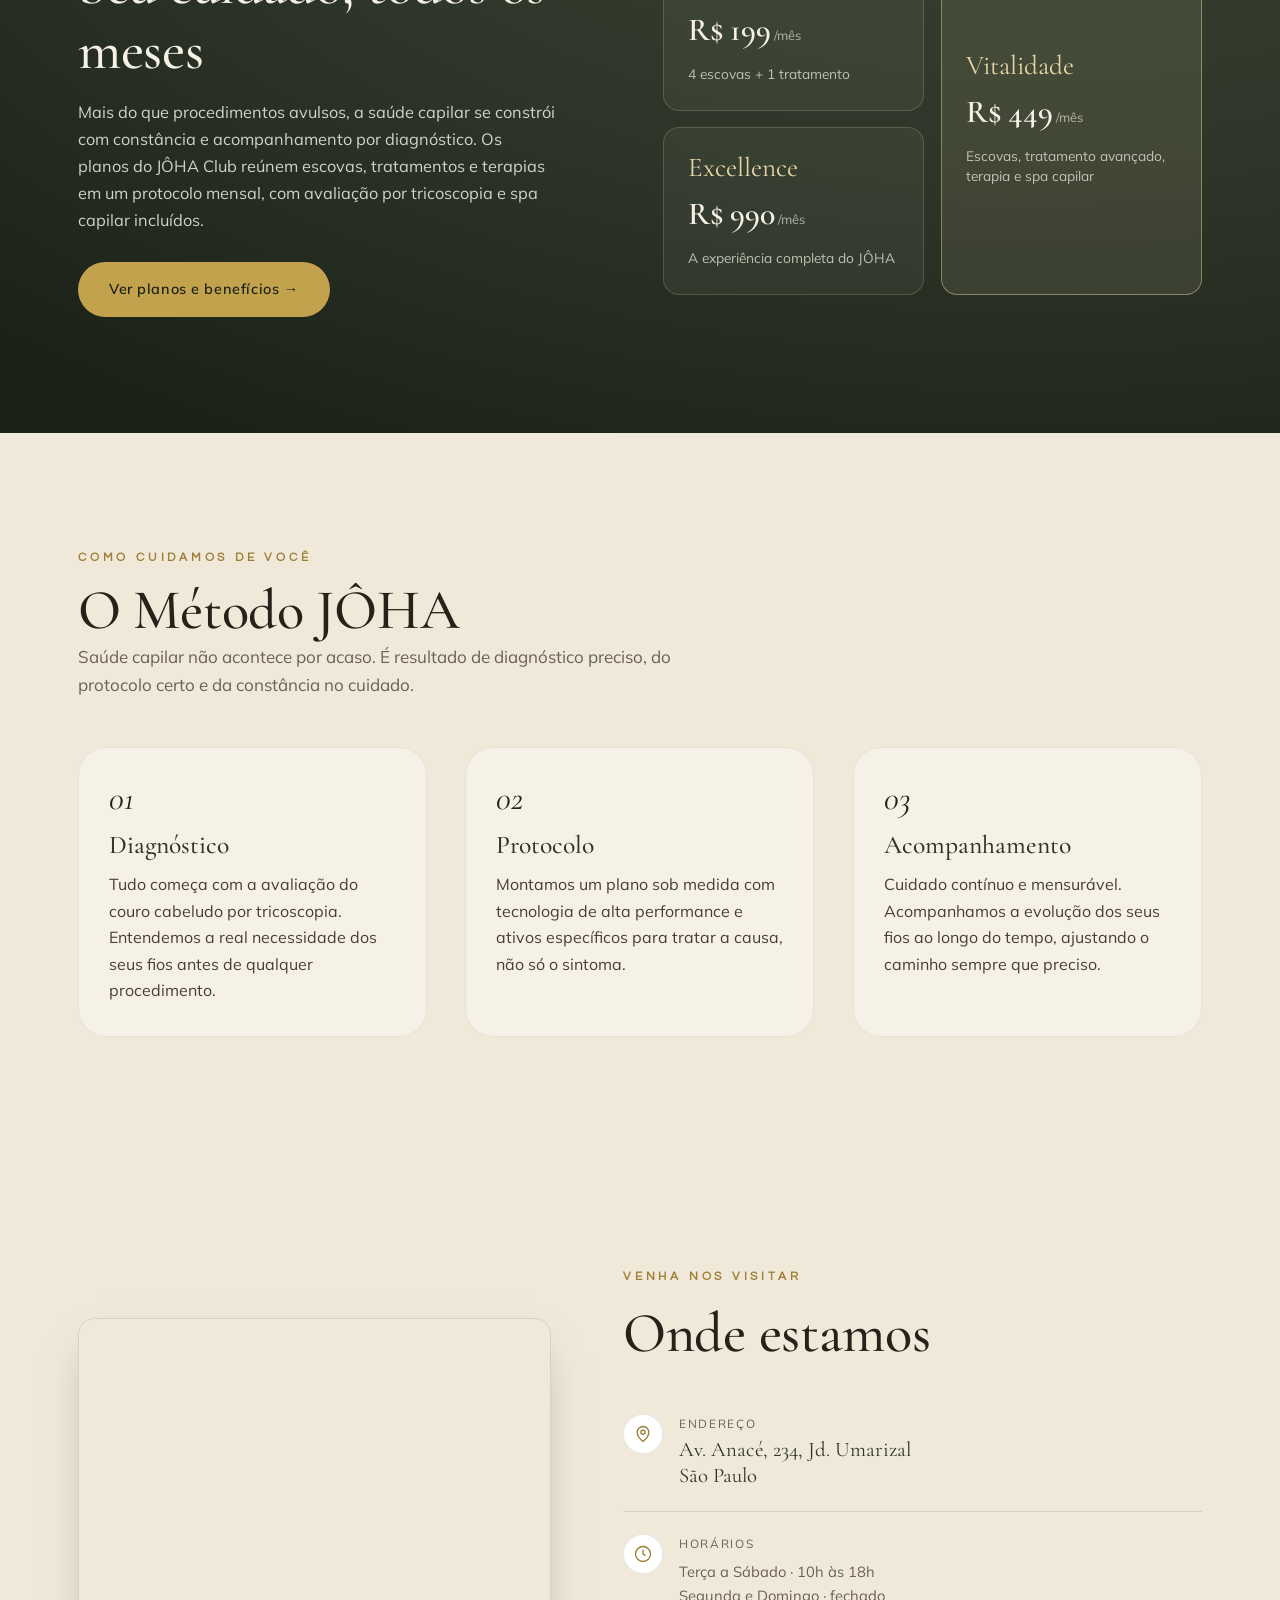
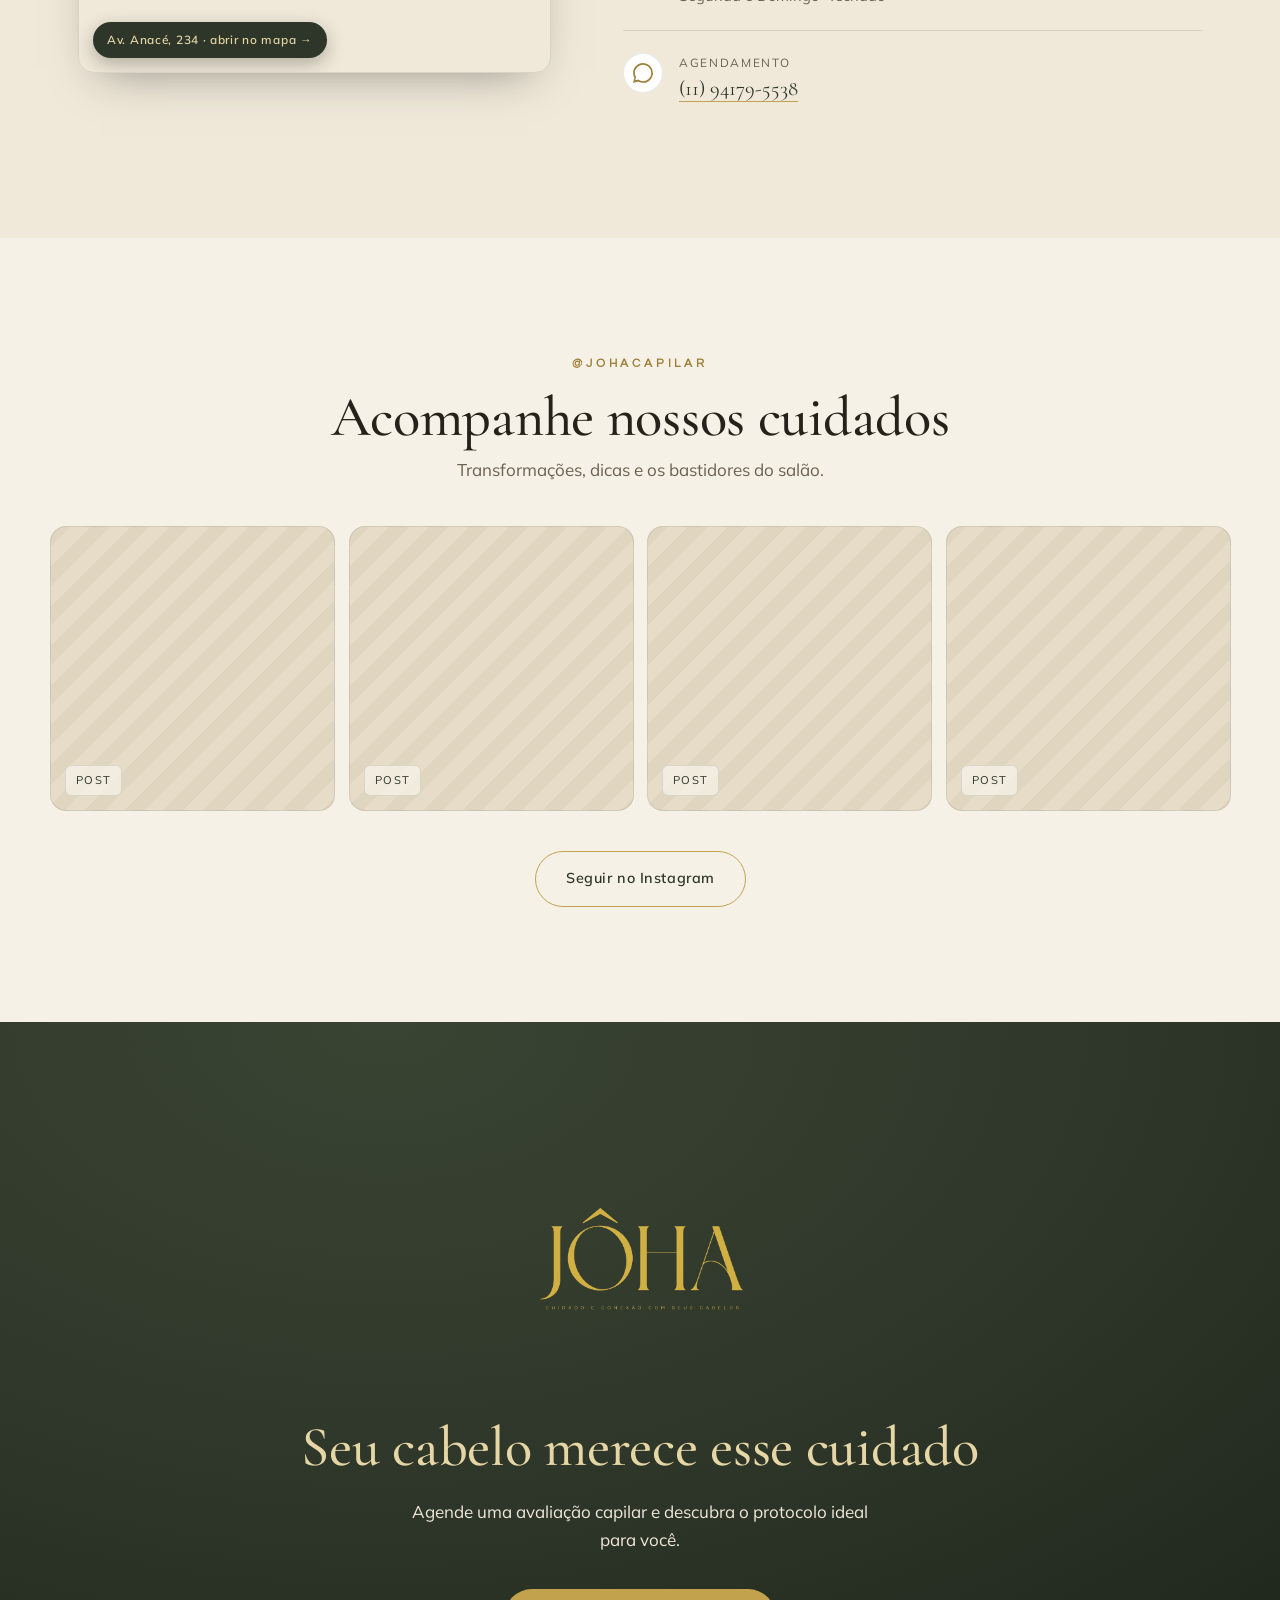
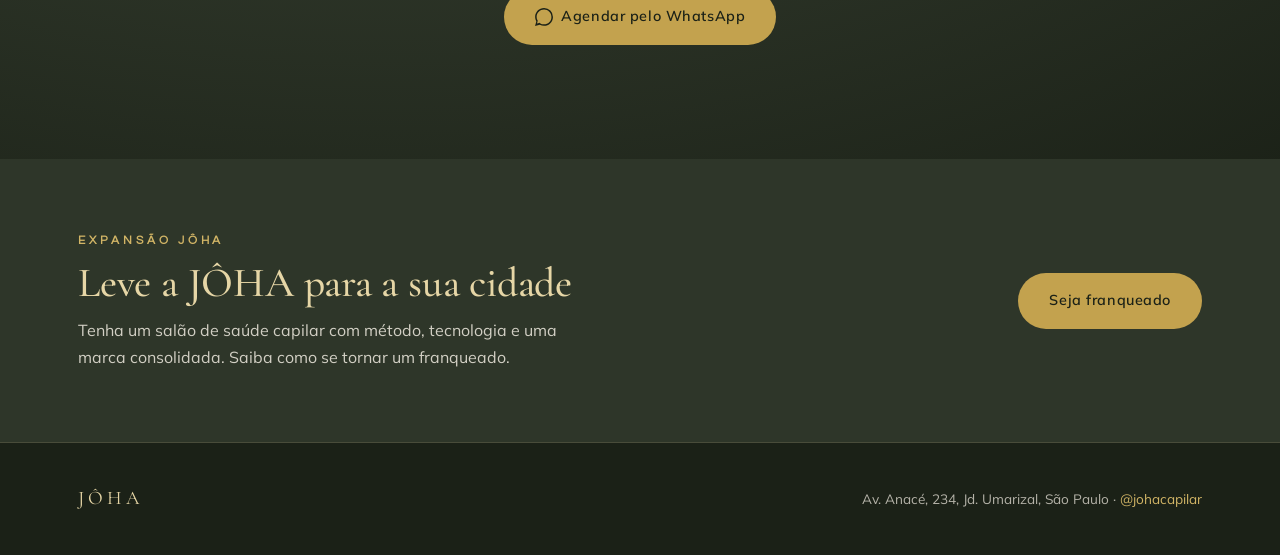
==== commit e190beee: "V3" ====
--- a/index.html
+++ b/index.html
@@ -7,14 +7,14 @@
 <!-- ====== SEO ====== -->
 <!-- Troque https://www.johacapilar.com.br pelo domínio real quando publicar -->
 <title>JÔHA · Salão de Saúde Capilar e Tratamentos em São Paulo</title>
-<meta name="description" content="JÔHA é um salão especialista em saúde capilar no Campo Limpo, São Paulo: tratamento capilar, terapias do couro cabeludo, coloração terapêutica e cortes que valorizam sua essência. Conheça o JÔHA Club e agende pelo WhatsApp.">
-<meta name="keywords" content="saúde capilar, tratamento capilar, terapia couro cabeludo, coloração terapêutica, salão Campo Limpo, velaterapia, cronograma capilar, JÔHA Club, johacapilar">
+<meta name="description" content="JÔHA é um salão especialista em saúde capilar em São Paulo: tratamento capilar, terapias do couro cabeludo, coloração terapêutica e cortes que valorizam sua essência. Conheça o JÔHA Club e agende pelo WhatsApp.">
+<meta name="keywords" content="saúde capilar, tratamento capilar, terapia couro cabeludo, coloração terapêutica, salão São Paulo, velaterapia, cronograma capilar, JÔHA Club, johacapilar">
 <meta name="author" content="JÔHA">
 <meta name="robots" content="index, follow, max-image-preview:large">
 <meta name="theme-color" content="#2e3629">
 <link rel="canonical" href="https://www.johacapilar.com.br/">
-<link rel="icon" type="image/jpeg" href="assets/joha-logo.jpg">
-<link rel="apple-touch-icon" href="assets/joha-logo.jpg">
+<link rel="icon" type="image/png" href="assets/joha-icon.png">
+<link rel="apple-touch-icon" href="assets/joha-icon.png">
 
 <!-- Open Graph -->
 <meta property="og:type" content="website">
@@ -23,14 +23,14 @@
 <meta property="og:title" content="JÔHA · Saúde Capilar e Tratamentos em São Paulo">
 <meta property="og:description" content="Tratamento capilar, terapias do couro cabeludo, coloração terapêutica e cortes que valorizam sua essência. Conheça o JÔHA Club.">
 <meta property="og:url" content="https://www.johacapilar.com.br/">
-<meta property="og:image" content="https://www.johacapilar.com.br/assets/joha-logo.jpg">
-<meta property="og:image:alt" content="Selo da marca JÔHA em verde e dourado">
+<meta property="og:image" content="https://www.johacapilar.com.br/assets/joha-og.jpg">
+<meta property="og:image:alt" content="Logo da marca JÔHA">
 
 <!-- Twitter -->
 <meta name="twitter:card" content="summary_large_image">
 <meta name="twitter:title" content="JÔHA · Saúde Capilar e Tratamentos em São Paulo">
-<meta name="twitter:description" content="Cuidado e conexão com seus cabelos. Tratamento capilar, coloração e cortes no Campo Limpo, São Paulo.">
-<meta name="twitter:image" content="https://www.johacapilar.com.br/assets/joha-logo.jpg">
+<meta name="twitter:description" content="Cuidado e conexão com seus cabelos. Tratamento capilar, coloração e cortes em São Paulo.">
+<meta name="twitter:image" content="https://www.johacapilar.com.br/assets/joha-og.jpg">
 
 <!-- Dados estruturados (Google) -->
 <script type="application/ld+json">
@@ -38,8 +38,8 @@
   "@context": "https://schema.org",
   "@type": "HairSalon",
   "name": "JÔHA",
-  "image": "https://www.johacapilar.com.br/assets/joha-logo.jpg",
-  "logo": "https://www.johacapilar.com.br/assets/joha-logo.jpg",
+  "image": "https://www.johacapilar.com.br/assets/joha-og.jpg",
+  "logo": "https://www.johacapilar.com.br/assets/joha-og.jpg",
   "url": "https://www.johacapilar.com.br/",
   "@id": "https://www.johacapilar.com.br/#salon",
   "telephone": "+55 11 94179-5538",
@@ -54,10 +54,9 @@
     "addressRegion": "SP",
     "addressCountry": "BR"
   },
-  "areaServed": "Campo Limpo, São Paulo",
+  "areaServed": "São Paulo",
   "openingHoursSpecification": [
-    { "@type": "OpeningHoursSpecification", "dayOfWeek": ["Tuesday","Wednesday","Thursday","Friday"], "opens": "09:00", "closes": "19:00" },
-    { "@type": "OpeningHoursSpecification", "dayOfWeek": "Saturday", "opens": "09:00", "closes": "17:00" }
+    { "@type": "OpeningHoursSpecification", "dayOfWeek": ["Tuesday","Wednesday","Thursday","Friday","Saturday"], "opens": "10:00", "closes": "18:00" }
   ],
   "sameAs": ["https://www.instagram.com/johacapilar"],
   "makesOffer": [
@@ -71,7 +70,7 @@
 
 <link rel="preconnect" href="https://fonts.googleapis.com">
 <link rel="preconnect" href="https://fonts.gstatic.com" crossorigin>
-<link rel="stylesheet" href="https://fonts.googleapis.com/css2?family=Cormorant+Garamond:ital,wght@0,400;0,500;0,600;1,400;1,500&family=Mulish:wght@300;400;500;600;700&display=swap">
+<link rel="stylesheet" href="https://fonts.googleapis.com/css2?family=Cormorant+Garamond:ital,wght@0,400;0,500;0,600;1,400;1,500&family=Mulish:wght@300;400;500;600;700&family=Questrial&display=swap">
 <link rel="stylesheet" href="brand.css">
 <link rel="stylesheet" href="index.css">
 <script>document.documentElement.classList.add('js-anim');</script>
@@ -85,7 +84,6 @@
 <nav class="nav">
   <div class="nav-inner">
     <a href="#topo" class="brand-lock">
-      <span class="seal" style="background-image:url('assets/joha-logo.jpg')"></span>
       <span class="nm">JÔHA</span>
     </a>
     <button class="burger" id="burger" aria-label="Menu"><span></span><span></span><span></span></button>
@@ -93,7 +91,7 @@
       <a href="#pilares">Tratamentos</a>
       <a href="procedimentos.html">Procedimentos</a>
       <a href="assinaturas.html">JÔHA Club</a>
-      <a href="#equipe">Equipe</a>
+      <a href="#equipe">O Método</a>
       <a href="#visite">Visite</a>
       <a href="https://www.instagram.com/johacapilar" target="_blank">Instagram</a>
       <a class="btn btn-gold nav-cta" href="https://wa.me/5511941795538?text=Ol%C3%A1!%20Gostaria%20de%20agendar%20um%20hor%C3%A1rio%20na%20J%C3%94HA." target="_blank">Agendar</a>
@@ -104,34 +102,35 @@
 <!-- ===== HERO (portal em arco) ===== -->
 <header class="hero" id="topo">
   <div class="hero-grain" aria-hidden="true"></div>
-  <span class="hero-side" aria-hidden="true">@johacapilar · Campo Limpo · SP</span>
+  <span class="hero-side" aria-hidden="true">@johacapilar · São Paulo</span>
 
   <div class="hero-inner">
     <div class="hero-copy">
-      <div class="eyebrow on-dark">Salão de saúde capilar · São Paulo</div>
+      <div class="eyebrow on-dark">Saúde capilar & tecnologia · São Paulo</div>
       <h1><span class="l">Cuidado e <em>conexão</em></span><span class="l">com seus cabelos</span></h1>
       <div class="rotator" aria-hidden="true">
         <span class="rotator-label">Especialistas em</span>
         <span class="rotator-word" id="rotWord">tratamento capilar</span>
       </div>
-      <p class="intro">Tratamentos capilares, terapias do couro cabeludo e coloração terapêutica em um ritual de presença e natureza.</p>
+      <p class="intro">Tratamentos capilares e terapias do couro cabeludo com tecnologia de alta performance: diagnóstico preciso e protocolos personalizados para a saúde dos seus fios.</p>
       <div class="hero-cta">
         <a class="btn btn-gold" href="https://wa.me/5511941795538?text=Ol%C3%A1!%20Gostaria%20de%20agendar%20um%20hor%C3%A1rio%20na%20J%C3%94HA." target="_blank">
           <svg viewBox="0 0 24 24" width="18" height="18" fill="currentColor"><path d="M.057 24l1.687-6.163a11.867 11.867 0 01-1.587-5.946C.16 5.335 5.495 0 12.05 0a11.82 11.82 0 018.413 3.488 11.82 11.82 0 013.48 8.413c-.003 6.557-5.338 11.892-11.893 11.892a11.9 11.9 0 01-5.688-1.448L.057 24zm6.597-3.807c1.676.995 3.276 1.591 5.392 1.592 5.448 0 9.886-4.434 9.889-9.885.002-5.462-4.415-9.89-9.881-9.892-5.452 0-9.887 4.434-9.889 9.884a9.86 9.86 0 001.51 5.26l-.999 3.648 3.978-1.042z"/></svg>
           Agendar pelo WhatsApp
         </a>
         <a class="btn btn-ghost on-dark" href="procedimentos.html">Procedimentos e valores</a>
+        <a class="btn btn-ghost on-dark" href="assinaturas.html">Conheça o Jôha Club</a>
       </div>
     </div>
 
     <div class="hero-art">
-      <div class="arch"><div class="ph on-dark" data-label="foto · ambiente do salão"></div></div>
+      <div class="arch"><div class="ph on-dark has-img" data-label="recepção JÔHA" style="background-image:url('assets/salao-recepcao.jpeg');background-size:cover;background-position:center;"></div></div>
       <div class="badge" aria-hidden="true">
         <svg class="badge-ring" viewBox="0 0 200 200">
           <defs><path id="badgePath" d="M100,100 m-74,0 a74,74 0 1,1 148,0 a74,74 0 1,1 -148,0"></path></defs>
           <text><textPath href="#badgePath" startOffset="0">· CUIDADO E CONEXÃO · SAÚDE CAPILAR </textPath></text>
         </svg>
-        <span class="badge-seal" style="background-image:url('assets/joha-logo.jpg')"></span>
+        <span class="badge-seal">JÔHA</span>
       </div>
     </div>
   </div>
@@ -142,14 +141,14 @@
 <!-- ===== MANIFESTO ===== -->
 <section class="section manifesto wrap" id="manifesto">
   <div class="leaf-rule"><span></span>Nossa filosofia<span></span></div>
-  <p>Não tratamos só do cabelo. Cuidamos da <em>raiz</em>, do couro cabeludo e da sua relação com a própria <em>essência</em>.</p>
+  <p>Não tratamos só do cabelo. Diagnosticamos o couro cabeludo e estimulamos a raiz com <em>tecnologia</em>, onde a <em>ciência</em> encontra o cuidado.</p>
 </section>
 
 <!-- ===== FAIXA EM MOVIMENTO ===== -->
 <div class="ribbon" aria-hidden="true">
   <div class="ribbon-track">
-    <span class="ribbon-item">Saúde capilar</span><span class="ribbon-item">Tratamento capilar</span><span class="ribbon-item">Couro cabeludo</span><span class="ribbon-item">Coloração terapêutica</span><span class="ribbon-item">Cortes com essência</span><span class="ribbon-item">Cuidado e conexão</span>
-    <span class="ribbon-item">Saúde capilar</span><span class="ribbon-item">Tratamento capilar</span><span class="ribbon-item">Couro cabeludo</span><span class="ribbon-item">Coloração terapêutica</span><span class="ribbon-item">Cortes com essência</span><span class="ribbon-item">Cuidado e conexão</span>
+    <span class="ribbon-item">Saúde capilar</span><span class="ribbon-item">Tratamento capilar</span><span class="ribbon-item">Couro cabeludo</span><span class="ribbon-item">Alinhamento capilar</span><span class="ribbon-item">Cortes com essência</span><span class="ribbon-item">Cuidado e conexão</span>
+    <span class="ribbon-item">Saúde capilar</span><span class="ribbon-item">Tratamento capilar</span><span class="ribbon-item">Couro cabeludo</span><span class="ribbon-item">Alinhamento capilar</span><span class="ribbon-item">Cortes com essência</span><span class="ribbon-item">Cuidado e conexão</span>
   </div>
 </div>
 
@@ -158,23 +157,23 @@
   <div class="wrap">
     <div class="sec-head" style="max-width:560px;">
       <div class="eyebrow">O que fazemos</div>
-      <h2 style="margin-top:10px;">Quatro rituais de cuidado</h2>
+      <h2 style="margin-top:10px;">Nossas especialidades</h2>
     </div>
     <div class="pillars-grid">
       <div class="pillar">
         <div class="icon"><svg viewBox="0 0 24 24" fill="none" stroke="currentColor" stroke-width="1.6"><path d="M12 3c-3 4-5 6-5 10a5 5 0 0010 0c0-4-2-6-5-10z"/></svg></div>
         <h3>Tratamento Capilar</h3>
-        <p>Reconstrução, hidratação e nutrição sob medida para devolver força e brilho aos fios.</p>
+        <p>Reconstrução, hidratação e nutrição potencializadas por vapor de ozônio, photo led e laser para resultados de alta performance.</p>
       </div>
       <div class="pillar">
         <div class="icon"><svg viewBox="0 0 24 24" fill="none" stroke="currentColor" stroke-width="1.6"><circle cx="12" cy="12" r="4"/><path d="M12 2v3M12 19v3M2 12h3M19 12h3M5 5l2 2M17 17l2 2M19 5l-2 2M7 17l-2 2"/></svg></div>
         <h3>Couro Cabeludo</h3>
-        <p>Terapias que equilibram o couro cabeludo, a base de um cabelo verdadeiramente saudável.</p>
+        <p>Terapias com laser, microagulhamento e estimulação que tratam o couro cabeludo na raiz, a base de um cabelo saudável.</p>
       </div>
       <div class="pillar">
         <div class="icon"><svg viewBox="0 0 24 24" fill="none" stroke="currentColor" stroke-width="1.6"><path d="M3 13c0-5 4-9 9-9s9 4 9 9M3 13a9 9 0 0018 0M7 13c1.5 2 3 3 5 3s3.5-1 5-3"/></svg></div>
-        <h3>Coloração Terapêutica</h3>
-        <p>Cor com saúde: coloração, esfumado e iluminado sempre acompanhados do cuidado dos fios.</p>
+        <h3>Alinhamento Capilar</h3>
+        <p>Discipline Frizz para fios disciplinados, leves e com movimento natural, sem peso nem aspecto artificial.</p>
       </div>
       <div class="pillar">
         <div class="icon"><svg viewBox="0 0 24 24" fill="none" stroke="currentColor" stroke-width="1.6"><circle cx="6" cy="6" r="3"/><circle cx="6" cy="18" r="3"/><path d="M20 4L8.5 15.5M20 20L8.5 8.5"/></svg></div>
@@ -199,7 +198,7 @@
       <div class="price-item"><span class="nm">Velaterapia<span class="desc">Tratamento consagrado</span></span><span class="dots"></span><span class="vl">R$ 295</span></div>
       <div class="price-item"><span class="nm">Colágeno Absolut<span class="desc">Tratamento capilar</span></span><span class="dots"></span><span class="vl">a partir de R$ 245</span></div>
       <div class="price-item"><span class="nm">Terapia Capilar<span class="desc">Couro cabeludo</span></span><span class="dots"></span><span class="vl">R$ 250</span></div>
-      <div class="price-item"><span class="nm">Coloração Terapêutica<span class="desc">Cabelo todo</span></span><span class="dots"></span><span class="vl">a partir de R$ 220</span></div>
+      <div class="price-item"><span class="nm">Alinhamento Capilar<span class="desc">Discipline Frizz</span></span><span class="dots"></span><span class="vl">a partir de R$ 390</span></div>
       <div class="price-item"><span class="nm">Corte com Visagismo<span class="desc">Corte personalizado</span></span><span class="dots"></span><span class="vl">R$ 350</span></div>
       <div class="price-item"><span class="nm">Avaliação Capilar<span class="desc">Diagnóstico inicial</span></span><span class="dots"></span><span class="vl">Gratuita</span></div>
     </div>
@@ -216,7 +215,7 @@
       <div>
         <div class="eyebrow on-dark">JÔHA Club · Assinatura mensal</div>
         <h2 style="margin:12px 0 16px;">Seu cuidado, todos os meses</h2>
-        <p>Mais do que procedimentos avulsos, a saúde capilar se constrói com constância. Os planos do JÔHA Club reúnem escovas, tratamentos e terapias em um ritual mensal, com acompanhamento contínuo e spa capilar incluído.</p>
+        <p>Mais do que procedimentos avulsos, a saúde capilar se constrói com constância e acompanhamento por diagnóstico. Os planos do JÔHA Club reúnem escovas, tratamentos e terapias em um protocolo mensal, com avaliação por tricoscopia e spa capilar incluídos.</p>
         <a class="btn btn-gold" style="margin-top:28px;" href="assinaturas.html">Ver planos e benefícios →</a>
       </div>
       <div class="club-plans">
@@ -241,29 +240,29 @@
   </div>
 </section>
 
-<!-- ===== EQUIPE ===== -->
-<section class="section" id="equipe" style="background:var(--sand-100);">
-  <div class="wrap">
-    <div class="sec-head" style="max-width:560px;">
-      <div class="eyebrow">Quem cuida de você</div>
-      <h2 style="margin-top:10px;">Nossa equipe</h2>
-      <p style="color:var(--muted);">Especialistas dedicadas à saúde capilar e ao seu bem-estar.</p>
-    </div>
-    <div class="team-grid">
-      <div class="member">
-        <div class="ph" data-label="foto · Joyce Almeida"></div>
-        <div class="nm">Joyce Almeida</div>
-        <div class="role">Terapeuta Capilar · Fundadora</div>
-      </div>
-      <div class="member">
-        <div class="ph" data-label="foto · profissional"></div>
-        <div class="nm">Nome da Profissional</div>
-        <div class="role">Especialista em Tratamentos</div>
-      </div>
-      <div class="member">
-        <div class="ph" data-label="foto · profissional"></div>
-        <div class="nm">Nome da Profissional</div>
-        <div class="role">Cabeleireira · Cortes</div>
+<!-- ===== MÉTODO JÔHA ===== -->
+<section class="section method-sec" id="equipe" style="background:var(--sand-100);">
+  <div class="wrap">
+    <div class="sec-head" style="max-width:620px;">
+      <div class="eyebrow">Como cuidamos de você</div>
+      <h2 style="margin-top:10px;">O Método JÔHA</h2>
+      <p style="color:var(--muted);">Saúde capilar não acontece por acaso. É resultado de diagnóstico preciso, do protocolo certo e da constância no cuidado.</p>
+    </div>
+    <div class="method-grid">
+      <div class="method-step reveal">
+        <div class="ms-num">01</div>
+        <h3>Diagnóstico</h3>
+        <p>Tudo começa com a avaliação do couro cabeludo por tricoscopia. Entendemos a real necessidade dos seus fios antes de qualquer procedimento.</p>
+      </div>
+      <div class="method-step reveal">
+        <div class="ms-num">02</div>
+        <h3>Protocolo</h3>
+        <p>Montamos um plano sob medida com tecnologia de alta performance e ativos específicos para tratar a causa, não só o sintoma.</p>
+      </div>
+      <div class="method-step reveal">
+        <div class="ms-num">03</div>
+        <h3>Acompanhamento</h3>
+        <p>Cuidado contínuo e mensurável. Acompanhamos a evolução dos seus fios ao longo do tempo, ajustando o caminho sempre que preciso.</p>
       </div>
     </div>
   </div>
@@ -284,11 +283,11 @@
       <h2 style="margin:14px 0 26px;">Onde estamos</h2>
       <div class="info-row">
         <div class="ic"><svg viewBox="0 0 24 24" fill="none" stroke="currentColor" stroke-width="1.6"><path d="M12 21s-7-5.5-7-11a7 7 0 0114 0c0 5.5-7 11-7 11z"/><circle cx="12" cy="10" r="2.5"/></svg></div>
-        <div><div class="lab">Endereço</div><div class="val">Av. Anacé, 234, Jd. Umarizal<br>Campo Limpo, São Paulo</div></div>
+        <div><div class="lab">Endereço</div><div class="val">Av. Anacé, 234, Jd. Umarizal<br>São Paulo</div></div>
       </div>
       <div class="info-row">
         <div class="ic"><svg viewBox="0 0 24 24" fill="none" stroke="currentColor" stroke-width="1.6"><circle cx="12" cy="12" r="9"/><path d="M12 7v5l3 2"/></svg></div>
-        <div><div class="lab">Horários</div><div class="hours-mini" style="margin-top:6px;">Terça a Sexta · 9h às 19h<br>Sábado · 9h às 17h<br>Domingo e Segunda · fechado</div></div>
+        <div><div class="lab">Horários</div><div class="hours-mini" style="margin-top:6px;">Terça a Sábado · 10h às 18h<br>Segunda e Domingo · fechado</div></div>
       </div>
       <div class="info-row">
         <div class="ic"><svg viewBox="0 0 24 24" fill="currentColor"><path d="M.057 24l1.687-6.163a11.867 11.867 0 01-1.587-5.946C.16 5.335 5.495 0 12.05 0a11.82 11.82 0 018.413 3.488 11.82 11.82 0 013.48 8.413c-.003 6.557-5.338 11.892-11.893 11.892a11.9 11.9 0 01-5.688-1.448L.057 24zm6.597-3.807c1.676.995 3.276 1.591 5.392 1.592 5.448 0 9.886-4.434 9.889-9.885.002-5.462-4.415-9.89-9.881-9.892-5.452 0-9.887 4.434-9.889 9.884a9.86 9.86 0 001.51 5.26l-.999 3.648 3.978-1.042z"/></svg></div>
@@ -315,9 +314,9 @@
 <!-- ===== CTA FINAL ===== -->
 <section class="section cta-final">
   <div class="wrap">
-    <div class="seal" style="background-image:url('assets/joha-logo.jpg')"></div>
+    <img class="cta-mark" src="assets/joha-wordmark.png" alt="JÔHA">
     <h2>Seu cabelo merece esse cuidado</h2>
-    <p>Agende uma avaliação capilar e descubra o ritual ideal para você.</p>
+    <p>Agende uma avaliação capilar e descubra o protocolo ideal para você.</p>
     <div style="margin-top:34px;">
       <a class="btn btn-gold" href="https://wa.me/5511941795538?text=Ol%C3%A1!%20Gostaria%20de%20agendar%20um%20hor%C3%A1rio%20na%20J%C3%94HA." target="_blank">
         <svg viewBox="0 0 24 24" width="18" height="18" fill="currentColor"><path d="M.057 24l1.687-6.163a11.867 11.867 0 01-1.587-5.946C.16 5.335 5.495 0 12.05 0a11.82 11.82 0 018.413 3.488 11.82 11.82 0 013.48 8.413c-.003 6.557-5.338 11.892-11.893 11.892a11.9 11.9 0 01-5.688-1.448L.057 24zm6.597-3.807c1.676.995 3.276 1.591 5.392 1.592 5.448 0 9.886-4.434 9.889-9.885.002-5.462-4.415-9.89-9.881-9.892-5.452 0-9.887 4.434-9.889 9.884a9.86 9.86 0 001.51 5.26l-.999 3.648 3.978-1.042z"/></svg>
@@ -328,18 +327,32 @@
 </section>
 
 <footer class="footer-base">
+  <div class="franchise">
+    <div class="wrap franchise-inner">
+      <div>
+        <div class="eyebrow on-dark">Expansão JÔHA</div>
+        <h2 style="color:var(--gold-200);margin-top:8px;">Leve a JÔHA para a sua cidade</h2>
+        <p>Tenha um salão de saúde capilar com método, tecnologia e uma marca consolidada. Saiba como se tornar um franqueado.</p>
+      </div>
+      <a class="btn btn-gold" href="https://wa.me/5511941795538?text=Ol%C3%A1!%20Tenho%20interesse%20em%20ser%20franqueado%20da%20J%C3%94HA." target="_blank">Seja franqueado</a>
+    </div>
+  </div>
   <div class="fb-inner">
     <div class="brand-lock">
-      <span class="seal" style="background-image:url('assets/joha-logo.jpg')"></span>
       <span style="font-family:var(--serif);letter-spacing:.2em;font-size:1.2rem;color:var(--gold-200);">JÔHA</span>
     </div>
-    <div>Av. Anacé, 234, Campo Limpo, São Paulo · <a href="https://www.instagram.com/johacapilar" target="_blank">@johacapilar</a></div>
+    <div>Av. Anacé, 234, Jd. Umarizal, São Paulo · <a href="https://www.instagram.com/johacapilar" target="_blank">@johacapilar</a></div>
   </div>
 </footer>
 
-<a class="float-wa" href="https://wa.me/5511941795538?text=Ol%C3%A1!%20Gostaria%20de%20agendar%20um%20hor%C3%A1rio%20na%20J%C3%94HA." target="_blank" aria-label="WhatsApp">
-  <svg viewBox="0 0 24 24"><path d="M.057 24l1.687-6.163a11.867 11.867 0 01-1.587-5.946C.16 5.335 5.495 0 12.05 0a11.82 11.82 0 018.413 3.488 11.82 11.82 0 013.48 8.413c-.003 6.557-5.338 11.892-11.893 11.892a11.9 11.9 0 01-5.688-1.448L.057 24zm6.597-3.807c1.676.995 3.276 1.591 5.392 1.592 5.448 0 9.886-4.434 9.889-9.885.002-5.462-4.415-9.89-9.881-9.892-5.452 0-9.887 4.434-9.889 9.884a9.86 9.86 0 001.51 5.26l-.999 3.648 3.978-1.042zm11.387-5.464c-.074-.124-.272-.198-.57-.347-.297-.149-1.758-.868-2.031-.967-.272-.099-.47-.149-.669.149-.198.297-.768.967-.941 1.165-.173.198-.347.223-.644.074-.297-.149-1.255-.462-2.39-1.475-.883-.788-1.48-1.761-1.653-2.059-.173-.297-.018-.458.13-.606.134-.133.297-.347.446-.521.151-.172.2-.296.3-.495.099-.198.05-.372-.025-.521-.075-.148-.669-1.611-.916-2.206-.242-.579-.487-.501-.669-.51l-.57-.01c-.198 0-.52.074-.792.372s-1.04 1.016-1.04 2.479 1.065 2.876 1.213 3.074c.149.198 2.095 3.2 5.076 4.487.709.306 1.263.489 1.694.626.712.226 1.36.194 1.872.118.571-.085 1.758-.719 2.006-1.413.248-.695.248-1.29.173-1.414z"/></svg>
-</a>
+<div class="float-stack">
+  <a class="float-btn float-ig" href="https://www.instagram.com/johacapilar" target="_blank" aria-label="Instagram">
+    <svg viewBox="0 0 24 24" fill="none" stroke="#fff" stroke-width="2"><rect x="2" y="2" width="20" height="20" rx="5.5"/><circle cx="12" cy="12" r="4.2"/><circle cx="17.6" cy="6.4" r="1.2" fill="#fff" stroke="none"/></svg>
+  </a>
+  <a class="float-btn float-wa" href="https://wa.me/5511941795538?text=Ol%C3%A1!%20Gostaria%20de%20agendar%20um%20hor%C3%A1rio%20na%20J%C3%94HA." target="_blank" aria-label="WhatsApp">
+    <svg viewBox="0 0 24 24"><path d="M.057 24l1.687-6.163a11.867 11.867 0 01-1.587-5.946C.16 5.335 5.495 0 12.05 0a11.82 11.82 0 018.413 3.488 11.82 11.82 0 013.48 8.413c-.003 6.557-5.338 11.892-11.893 11.892a11.9 11.9 0 01-5.688-1.448L.057 24zm6.597-3.807c1.676.995 3.276 1.591 5.392 1.592 5.448 0 9.886-4.434 9.889-9.885.002-5.462-4.415-9.89-9.881-9.892-5.452 0-9.887 4.434-9.889 9.884a9.86 9.86 0 001.51 5.26l-.999 3.648 3.978-1.042zm11.387-5.464c-.074-.124-.272-.198-.57-.347-.297-.149-1.758-.868-2.031-.967-.272-.099-.47-.149-.669.149-.198.297-.768.967-.941 1.165-.173.198-.347.223-.644.074-.297-.149-1.255-.462-2.39-1.475-.883-.788-1.48-1.761-1.653-2.059-.173-.297-.018-.458.13-.606.134-.133.297-.347.446-.521.151-.172.2-.296.3-.495.099-.198.05-.372-.025-.521-.075-.148-.669-1.611-.916-2.206-.242-.579-.487-.501-.669-.51l-.57-.01c-.198 0-.52.074-.792.372s-1.04 1.016-1.04 2.479 1.065 2.876 1.213 3.074c.149.198 2.095 3.2 5.076 4.487.709.306 1.263.489 1.694.626.712.226 1.36.194 1.872.118.571-.085 1.758-.719 2.006-1.413.248-.695.248-1.29.173-1.414z"/></svg>
+  </a>
+</div>
 
 </body>
 </html>
--- a/brand.css
+++ b/brand.css
@@ -40,6 +40,7 @@
 
   --serif:'Cormorant Garamond',Georgia,serif;
   --sans:'Mulish',-apple-system,Helvetica,Arial,sans-serif;
+  --quest:'Questrial','Mulish',-apple-system,Helvetica,Arial,sans-serif;
 
   --maxw:1180px;
   --r-sm:8px;
@@ -69,7 +70,7 @@
 a{color:inherit;text-decoration:none;}
 
 .eyebrow{
-  font-family:var(--sans);
+  font-family:var(--quest);
   font-size:.74rem;
   font-weight:600;
   letter-spacing:.32em;
@@ -111,6 +112,7 @@
 }
 
 /* ---- Placeholder de imagem (sem fotos ainda) ---- */
+.ph.has-img::after{display:none;}
 .ph{
   position:relative;overflow:hidden;border-radius:var(--r-md);
   background:
--- a/index.css
+++ b/index.css
@@ -67,7 +67,7 @@
 .nav-inner{display:flex;align-items:center;justify-content:space-between;padding:18px 28px;max-width:var(--maxw);margin:0 auto;}
 .brand-lock{display:flex;align-items:center;gap:14px;}
 .brand-lock .seal{width:44px;height:44px;}
-.brand-lock .nm{font-family:var(--serif);font-size:1.5rem;letter-spacing:.2em;color:var(--sand-50);transition:color .35s ease;}
+.brand-lock .nm{font-family:var(--serif);font-size:1.5rem;letter-spacing:.2em;color:var(--gold-400);transition:color .35s ease;}
 .nav-links{display:flex;align-items:center;gap:30px;}
 .nav-links a{font-size:.82rem;letter-spacing:.1em;text-transform:uppercase;color:rgba(246,241,231,.85);transition:color .25s;}
 .nav-links a:hover{color:var(--gold-300,var(--gold-400));}
@@ -77,7 +77,7 @@
 
 /* nav materializada ao rolar */
 .nav.scrolled{background:rgba(246,241,231,.9);backdrop-filter:blur(12px);border-bottom-color:rgba(46,54,41,.1);box-shadow:0 10px 30px rgba(27,33,23,.08);}
-.nav.scrolled .brand-lock .nm{color:var(--forest-700);}
+.nav.scrolled .brand-lock .nm{color:#003b09;}
 .nav.scrolled .nav-links a{color:var(--ink-700);}
 .nav.scrolled .nav-links a:hover{color:var(--gold-700);}
 .nav.scrolled .burger span{background:var(--forest-700);}
@@ -130,8 +130,9 @@
 .badge{position:absolute;left:-40px;bottom:54px;width:clamp(116px,15vw,164px);aspect-ratio:1;z-index:4;}
 .badge-ring{position:absolute;inset:0;width:100%;height:100%;animation:joha-spin 26s linear infinite;}
 .badge-ring text{fill:var(--gold-200);font-family:var(--sans);font-weight:600;font-size:13px;letter-spacing:1.5px;text-transform:uppercase;}
-.badge-seal{position:absolute;inset:21%;border-radius:50%;background-size:cover;background-position:center;
-  box-shadow:0 0 0 1px rgba(230,214,166,.5),0 10px 24px rgba(27,33,23,.4);}
+.badge-seal{position:absolute;inset:21%;border-radius:50%;background:var(--forest-700);display:grid;place-items:center;text-align:center;
+  font-family:var(--serif);font-weight:500;font-size:clamp(.95rem,1.7vw,1.25rem);letter-spacing:.14em;color:var(--gold-400);
+  box-shadow:0 0 0 1px rgba(230,214,166,.4),0 10px 24px rgba(27,33,23,.4);}
 @media(max-width:520px){.badge{left:50%;transform:translateX(-50%);bottom:-42px;}}
 
 /* indicador de rolagem */
@@ -196,12 +197,15 @@
 .cc-desc{font-size:.86rem;color:rgba(246,241,231,.72);line-height:1.45;}
 @media(max-width:520px){.club-plans{grid-template-columns:1fr;}.club-card.feat{grid-row:auto;}}
 
-/* ===================== EQUIPE ===================== */
-.team-grid{display:grid;grid-template-columns:repeat(3,1fr);gap:26px;margin-top:46px;}
-@media(max-width:820px){.team-grid{grid-template-columns:1fr;max-width:360px;margin-inline:auto;}}
-.member .ph{aspect-ratio:3/4;margin-bottom:18px;}
-.member .nm{font-family:var(--serif);font-size:1.5rem;color:var(--forest-700);}
-.member .role{font-size:.82rem;letter-spacing:.1em;text-transform:uppercase;color:var(--gold-700);margin-top:4px;}
+/* ===================== MÉTODO ===================== */
+.method-grid{display:grid;grid-template-columns:repeat(3,1fr);gap:clamp(24px,3vw,40px);margin-top:48px;}
+@media(max-width:820px){.method-grid{grid-template-columns:1fr;max-width:440px;margin-inline:auto;gap:28px;}}
+.method-step{position:relative;padding:34px 30px 32px;background:var(--sand-50);border-radius:var(--r-lg);border:1px solid rgba(46,54,41,.08);}
+.method-step .ms-num{font-family:var(--serif);font-style:italic;font-size:2.1rem;color:var(--gold-600);line-height:1;}
+.method-step h3{font-family:var(--serif);font-size:1.6rem;color:var(--forest-700);margin:14px 0 12px;}
+.method-step p{color:var(--ink-700);font-size:1rem;line-height:1.66;}
+.method-step::before{content:"";position:absolute;left:0;top:30px;bottom:30px;width:3px;border-radius:3px;background:var(--gold-500);opacity:0;transition:opacity .4s;}
+.method-step:hover::before{opacity:1;}
 
 /* ===================== VISITE ===================== */
 .visit{background:var(--sand-100);}
@@ -230,13 +234,26 @@
 
 /* ===================== CTA FINAL / FOOTER ===================== */
 .cta-final{background:radial-gradient(120% 130% at 30% 0%, var(--forest-600) 0%, var(--forest-700) 50%, var(--pine-900) 100%);color:var(--sand-50);text-align:center;}
-.cta-final .seal{width:88px;height:88px;margin:0 auto 30px;}
+.cta-final .cta-mark{display:block;width:min(248px,62%);height:auto;margin:0 auto 30px;}
 .cta-final h2{color:var(--gold-200);}
 .cta-final p{color:var(--sand-100);max-width:48ch;margin:18px auto 0;opacity:.9;}
 .footer-base{background:var(--pine-900);color:rgba(246,241,231,.7);}
 .footer-base .fb-inner{max-width:var(--maxw);margin:0 auto;padding:40px 28px;display:flex;justify-content:space-between;align-items:center;flex-wrap:wrap;gap:18px;font-size:.85rem;}
 .footer-base a{color:var(--gold-400);}
 
-.float-wa{position:fixed;right:22px;bottom:22px;z-index:50;width:60px;height:60px;border-radius:50%;background:#25D366;display:grid;place-items:center;box-shadow:0 10px 28px rgba(0,0,0,.25);transition:transform .25s;}
-.float-wa:hover{transform:scale(1.08);}
-.float-wa svg{width:32px;height:32px;fill:#fff;}
+.float-stack{position:fixed;right:22px;bottom:22px;z-index:50;display:flex;flex-direction:column;gap:14px;}
+.float-btn{width:56px;height:56px;border-radius:50%;display:grid;place-items:center;box-shadow:0 10px 28px rgba(0,0,0,.25);transition:transform .25s;}
+.float-btn:hover{transform:scale(1.08);}
+.float-btn svg{width:30px;height:30px;}
+.float-wa{background:#25D366;}
+.float-wa svg{fill:#fff;}
+.float-ig{background:linear-gradient(45deg,#feda75 0%,#fa7e1e 28%,#d62976 58%,#962fbf 80%,#4f5bd5 100%);}
+
+/* ===================== FRANQUIA ===================== */
+.franchise{background:var(--forest-700);border-bottom:1px solid rgba(230,214,166,.14);}
+.franchise-inner{padding:clamp(44px,6vw,72px) 28px;display:flex;align-items:center;justify-content:space-between;gap:36px;flex-wrap:wrap;}
+.franchise-inner h2{font-size:clamp(1.8rem,3.4vw,2.6rem);}
+.franchise-inner p{color:rgba(246,241,231,.82);font-size:1rem;max-width:50ch;margin-top:10px;}
+.franchise-inner .btn{flex:none;}
+.franchise-inner .btn-gold{color:var(--pine-900);}
+.franchise-inner .btn-gold:hover{color:var(--pine-900);}
